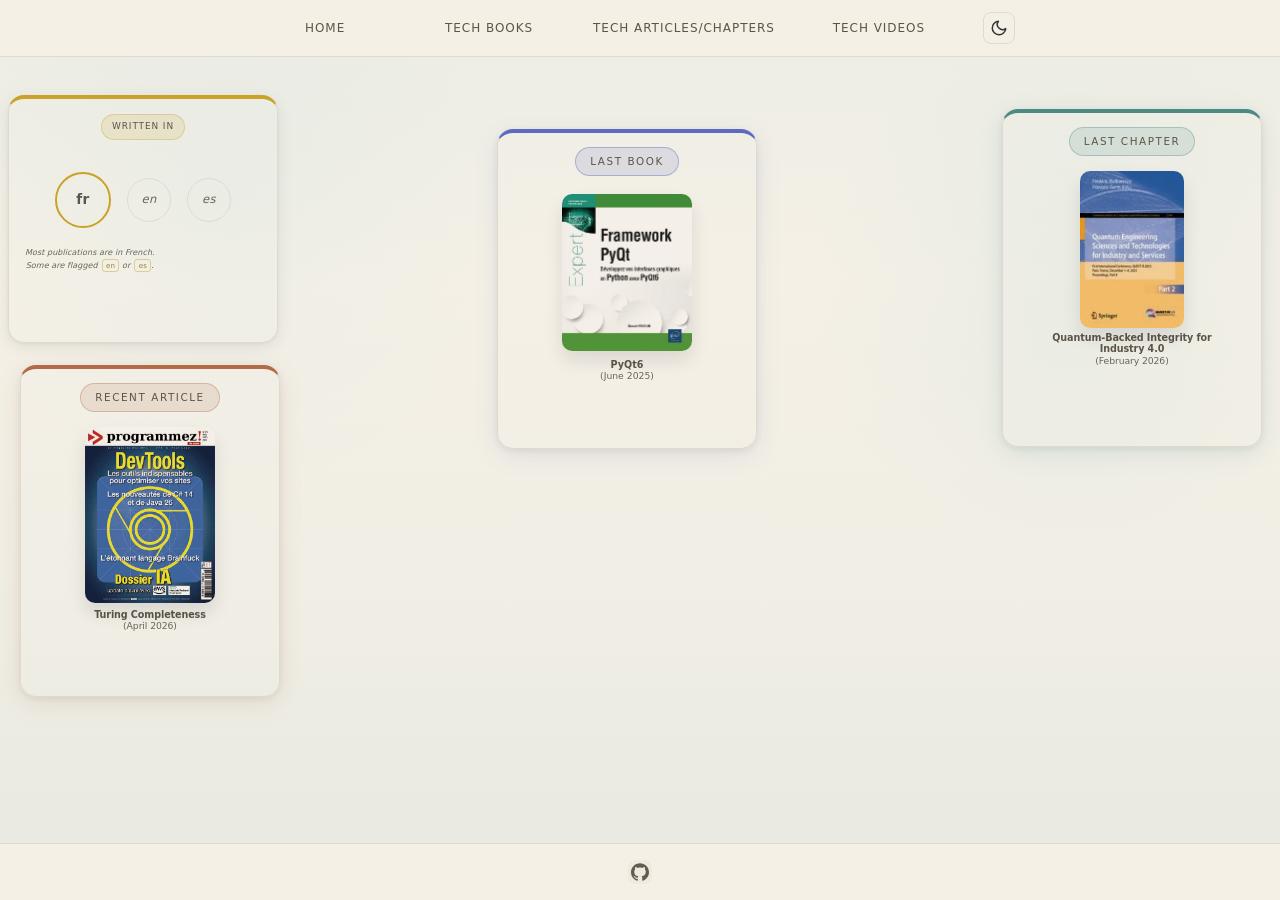
==== index.html @ ff42b5e0 "Retire la blennie sphinx de l'aquarium." ====
<!DOCTYPE html>
<html lang="en">
<head>
  <meta charset="UTF-8" />
  <meta name="viewport" content="width=device-width, initial-scale=1.0" />
  <meta name="description" content="Official website of Benoît Prieur, author of technical books, expert articles, and publications on digital technologies." />
  <title>Benoît Prieur – Tech Books, Articles &amp; Publications</title>
  <script async src="https://www.googletagmanager.com/gtag/js?id=G-Q8WHXGDDWG"></script>
  <script src="js/site-head.js?v=20260310a"></script>
  <link rel="stylesheet" href="css/style.css?v=20260926a" />
  <link rel="stylesheet" href="css/home.css?v=20261009d" />
</head>
<body class="page-home">
  <header>
    <div class="header-inner">
      <nav>
        <a href="index.html">Home</a>
        <a href="tech_books.html">Tech Books</a>
        <a href="tech_articles.html">Tech Articles/Chapters</a>
        <a href="tech_videos.html">Tech Videos</a>
      </nav>
      <div class="header-actions">
        <button type="button" id="theme-toggle" class="theme-toggle" aria-label="Toggle dark/light mode">
          <img id="theme-icon" src="images/ui/theme-moon.svg" alt="" width="18" height="18" aria-hidden="true">
        </button>
      </div>
    </div>
  </header>

  <main>
    <div class="main postit-container">
      <div class="postit language-note" id="postit-lang" data-postit="lang">
        <span class="tag">WRITTEN IN</span>
        <div class="language-codes">
          <span class="lang-code lang-code-primary"><abbr>fr</abbr></span>
          <span class="lang-code"><abbr>en</abbr></span>
          <span class="lang-code"><abbr>es</abbr></span>
        </div>
        <p class="lang-hint">Most publications are in French.<br>Some are flagged <span class="lang-tag">en</span> or <span class="lang-tag">es</span>.</p>
      </div>
      <div class="postit last-book" id="postit-book" data-postit="book">
        <span class="tag">LAST BOOK</span>
        <a href="tech_books.html#book-pyqt6" class="last-book-link">
          <img src="images/books/pyqt6.jpg" alt="PyQt6 book cover" class="index" width="130" height="195" loading="lazy" />
          <p class="caption"><span class="book-title">PyQt6</span><span class="last-book-date">(June 2025)</span></p>
        </a>
      </div>
      <div class="postit last-article" id="postit-article" data-postit="article">
        <span class="tag">RECENT ARTICLE</span>
        <a href="tech_articles.html#article-turing-brainfuck" class="last-article-link">
          <img src="images/articles-chapters/programmez-274.jpg" alt="Programmez! 274 cover" class="index" width="130" height="175" loading="lazy" />
          <p class="caption"><span class="book-title">Turing Completeness</span><span class="last-article-date">(April 2026)</span></p>
        </a>
      </div>
      <div class="postit last-chapter" id="postit-chapter" data-postit="chapter">
        <span class="tag">LAST CHAPTER</span>
        <a href="tech_articles.html#chapter-quantum-backed-integrity" class="last-chapter-link">
          <img src="images/articles-chapters/quantum-backed-integrity-industry4-0.jpg" alt="Quantum-backed integrity chapter cover" class="index" width="130" height="175" loading="lazy" />
          <p class="caption"><span class="book-title">Quantum-Backed Integrity for Industry 4.0</span><span class="last-chapter-date">(February 2026)</span></p>
        </a>
      </div>
      <div class="aquarium-bubble-column" aria-hidden="true">
        <span class="aquarium-column-bubble aquarium-column-bubble-a"></span>
        <span class="aquarium-column-bubble aquarium-column-bubble-b"></span>
        <span class="aquarium-column-bubble aquarium-column-bubble-c"></span>
        <span class="aquarium-column-bubble aquarium-column-bubble-d"></span>
        <span class="aquarium-column-bubble aquarium-column-bubble-e"></span>
        <span class="aquarium-column-bubble aquarium-column-bubble-f"></span>
        <span class="aquarium-column-bubble aquarium-column-bubble-g"></span>
        <span class="aquarium-column-bubble aquarium-column-bubble-h"></span>
      </div>
      <div class="aquarium-bubble-column aquarium-bubble-column-right" aria-hidden="true">
        <span class="aquarium-column-bubble aquarium-column-bubble-a"></span>
        <span class="aquarium-column-bubble aquarium-column-bubble-b"></span>
        <span class="aquarium-column-bubble aquarium-column-bubble-c"></span>
        <span class="aquarium-column-bubble aquarium-column-bubble-d"></span>
        <span class="aquarium-column-bubble aquarium-column-bubble-e"></span>
        <span class="aquarium-column-bubble aquarium-column-bubble-f"></span>
        <span class="aquarium-column-bubble aquarium-column-bubble-g"></span>
        <span class="aquarium-column-bubble aquarium-column-bubble-h"></span>
      </div>
      <div class="aquarium-bottomscape" aria-hidden="true">
        <div class="aquarium-pebble-field">
          <span class="aquarium-pebble aquarium-pebble-a"></span>
          <span class="aquarium-pebble aquarium-pebble-b"></span>
          <span class="aquarium-pebble aquarium-pebble-c"></span>
          <span class="aquarium-pebble aquarium-pebble-d"></span>
          <span class="aquarium-pebble aquarium-pebble-e"></span>
          <span class="aquarium-pebble aquarium-pebble-f"></span>
          <span class="aquarium-pebble aquarium-pebble-g"></span>
          <span class="aquarium-pebble aquarium-pebble-h"></span>
        </div>
        <a href="society.html" class="aquarium-society-sign" aria-label="Society">
          <span class="aquarium-society-board">
            <span class="aquarium-society-text" aria-hidden="true">society</span>
            <span class="aquarium-society-wear" aria-hidden="true"></span>
            <span class="aquarium-society-moss aquarium-society-moss-a" aria-hidden="true"></span>
            <span class="aquarium-society-moss aquarium-society-moss-b" aria-hidden="true"></span>
            <span class="aquarium-society-moss aquarium-society-moss-c" aria-hidden="true"></span>
            <span class="aquarium-society-moss aquarium-society-moss-d" aria-hidden="true"></span>
          </span>
        </a>
        <div class="aquarium-plant aquarium-plant-left">
          <span class="aquarium-plant-sand"></span>
          <span class="aquarium-plant-pebble aquarium-plant-pebble-a"></span>
          <span class="aquarium-plant-pebble aquarium-plant-pebble-b"></span>
          <span class="aquarium-plant-pebble aquarium-plant-pebble-c"></span>
          <span class="aquarium-plant-stem aquarium-plant-stem-a">
            <span class="aquarium-plant-leaf aquarium-plant-leaf-a1"></span>
            <span class="aquarium-plant-leaf aquarium-plant-leaf-a2"></span>
            <span class="aquarium-plant-leaf aquarium-plant-leaf-a3"></span>
            <span class="aquarium-plant-leaf aquarium-plant-leaf-a4"></span>
          </span>
          <span class="aquarium-plant-stem aquarium-plant-stem-b">
            <span class="aquarium-plant-leaf aquarium-plant-leaf-b1"></span>
            <span class="aquarium-plant-leaf aquarium-plant-leaf-b2"></span>
            <span class="aquarium-plant-leaf aquarium-plant-leaf-b3"></span>
            <span class="aquarium-plant-leaf aquarium-plant-leaf-b4"></span>
          </span>
          <span class="aquarium-plant-stem aquarium-plant-stem-c">
            <span class="aquarium-plant-leaf aquarium-plant-leaf-c1"></span>
            <span class="aquarium-plant-leaf aquarium-plant-leaf-c2"></span>
            <span class="aquarium-plant-leaf aquarium-plant-leaf-c3"></span>
            <span class="aquarium-plant-leaf aquarium-plant-leaf-c4"></span>
          </span>
          <span class="aquarium-plant-stem aquarium-plant-stem-d">
            <span class="aquarium-plant-leaf aquarium-plant-leaf-d1"></span>
            <span class="aquarium-plant-leaf aquarium-plant-leaf-d2"></span>
            <span class="aquarium-plant-leaf aquarium-plant-leaf-d3"></span>
          </span>
          <span class="aquarium-plant-stem aquarium-plant-stem-e">
            <span class="aquarium-plant-leaf aquarium-plant-leaf-e1"></span>
            <span class="aquarium-plant-leaf aquarium-plant-leaf-e2"></span>
            <span class="aquarium-plant-leaf aquarium-plant-leaf-e3"></span>
          </span>
          <span class="aquarium-plant-stem aquarium-plant-stem-f">
            <span class="aquarium-plant-leaf aquarium-plant-leaf-f1"></span>
            <span class="aquarium-plant-leaf aquarium-plant-leaf-f2"></span>
            <span class="aquarium-plant-leaf aquarium-plant-leaf-f3"></span>
          </span>
        </div>
        <div class="aquarium-plant aquarium-plant-mid">
          <span class="aquarium-plant-sand"></span>
          <span class="aquarium-plant-pebble aquarium-plant-pebble-a"></span>
          <span class="aquarium-plant-pebble aquarium-plant-pebble-b"></span>
          <span class="aquarium-plant-pebble aquarium-plant-pebble-c"></span>
          <span class="aquarium-plant-stem aquarium-plant-stem-a">
            <span class="aquarium-plant-leaf aquarium-plant-leaf-a1"></span>
            <span class="aquarium-plant-leaf aquarium-plant-leaf-a2"></span>
            <span class="aquarium-plant-leaf aquarium-plant-leaf-a3"></span>
            <span class="aquarium-plant-leaf aquarium-plant-leaf-a4"></span>
          </span>
          <span class="aquarium-plant-stem aquarium-plant-stem-b">
            <span class="aquarium-plant-leaf aquarium-plant-leaf-b1"></span>
            <span class="aquarium-plant-leaf aquarium-plant-leaf-b2"></span>
            <span class="aquarium-plant-leaf aquarium-plant-leaf-b3"></span>
            <span class="aquarium-plant-leaf aquarium-plant-leaf-b4"></span>
          </span>
          <span class="aquarium-plant-stem aquarium-plant-stem-c">
            <span class="aquarium-plant-leaf aquarium-plant-leaf-c1"></span>
            <span class="aquarium-plant-leaf aquarium-plant-leaf-c2"></span>
            <span class="aquarium-plant-leaf aquarium-plant-leaf-c3"></span>
            <span class="aquarium-plant-leaf aquarium-plant-leaf-c4"></span>
          </span>
          <span class="aquarium-plant-stem aquarium-plant-stem-d">
            <span class="aquarium-plant-leaf aquarium-plant-leaf-d1"></span>
            <span class="aquarium-plant-leaf aquarium-plant-leaf-d2"></span>
            <span class="aquarium-plant-leaf aquarium-plant-leaf-d3"></span>
          </span>
          <span class="aquarium-plant-stem aquarium-plant-stem-e">
            <span class="aquarium-plant-leaf aquarium-plant-leaf-e1"></span>
            <span class="aquarium-plant-leaf aquarium-plant-leaf-e2"></span>
            <span class="aquarium-plant-leaf aquarium-plant-leaf-e3"></span>
          </span>
          <span class="aquarium-plant-stem aquarium-plant-stem-f">
            <span class="aquarium-plant-leaf aquarium-plant-leaf-f1"></span>
            <span class="aquarium-plant-leaf aquarium-plant-leaf-f2"></span>
            <span class="aquarium-plant-leaf aquarium-plant-leaf-f3"></span>
          </span>
        </div>
        <div class="aquarium-plant aquarium-plant-right">
          <span class="aquarium-plant-sand"></span>
          <span class="aquarium-plant-pebble aquarium-plant-pebble-a"></span>
          <span class="aquarium-plant-pebble aquarium-plant-pebble-b"></span>
          <span class="aquarium-plant-pebble aquarium-plant-pebble-c"></span>
          <span class="aquarium-plant-stem aquarium-plant-stem-a">
            <span class="aquarium-plant-leaf aquarium-plant-leaf-a1"></span>
            <span class="aquarium-plant-leaf aquarium-plant-leaf-a2"></span>
            <span class="aquarium-plant-leaf aquarium-plant-leaf-a3"></span>
            <span class="aquarium-plant-leaf aquarium-plant-leaf-a4"></span>
          </span>
          <span class="aquarium-plant-stem aquarium-plant-stem-b">
            <span class="aquarium-plant-leaf aquarium-plant-leaf-b1"></span>
            <span class="aquarium-plant-leaf aquarium-plant-leaf-b2"></span>
            <span class="aquarium-plant-leaf aquarium-plant-leaf-b3"></span>
            <span class="aquarium-plant-leaf aquarium-plant-leaf-b4"></span>
          </span>
          <span class="aquarium-plant-stem aquarium-plant-stem-c">
            <span class="aquarium-plant-leaf aquarium-plant-leaf-c1"></span>
            <span class="aquarium-plant-leaf aquarium-plant-leaf-c2"></span>
            <span class="aquarium-plant-leaf aquarium-plant-leaf-c3"></span>
            <span class="aquarium-plant-leaf aquarium-plant-leaf-c4"></span>
          </span>
          <span class="aquarium-plant-stem aquarium-plant-stem-d">
            <span class="aquarium-plant-leaf aquarium-plant-leaf-d1"></span>
            <span class="aquarium-plant-leaf aquarium-plant-leaf-d2"></span>
            <span class="aquarium-plant-leaf aquarium-plant-leaf-d3"></span>
          </span>
          <span class="aquarium-plant-stem aquarium-plant-stem-e">
            <span class="aquarium-plant-leaf aquarium-plant-leaf-e1"></span>
            <span class="aquarium-plant-leaf aquarium-plant-leaf-e2"></span>
            <span class="aquarium-plant-leaf aquarium-plant-leaf-e3"></span>
          </span>
          <span class="aquarium-plant-stem aquarium-plant-stem-f">
            <span class="aquarium-plant-leaf aquarium-plant-leaf-f1"></span>
            <span class="aquarium-plant-leaf aquarium-plant-leaf-f2"></span>
            <span class="aquarium-plant-leaf aquarium-plant-leaf-f3"></span>
          </span>
        </div>
      </div>
      <div class="poste-direct" id="poste-direct" hidden>
        <div class="poste-direct-verre" id="poste-direct-verre"></div>
      </div>
      <div class="wrecked-pawn wrecked-pawn-hidden" id="wrecked-pawn" data-postit="pawn" aria-hidden="true">
        <div class="wrecked-pawn-motion">
          <span class="poste" aria-hidden="true">
            <span class="poste-poignee"></span>
            <span class="poste-caisse">
              <span class="poste-grille">
                <span></span><span></span><span></span><span></span>
                <span></span><span></span><span></span>
              </span>
              <span class="poste-cadran">
                <span class="poste-cadran-verre"></span>
                <span class="poste-cadran-graduation">
                  <span></span><span></span><span></span><span></span>
                  <span></span><span></span><span></span><span></span>
                </span>
                <span class="poste-cadran-bandes">
                  <span>GO</span><span>PO</span><span>OC</span>
                </span>
                <span class="poste-cadran-aiguille"></span>
                <span class="poste-cadran-oeil"></span>
              </span>
            </span>
            <span class="poste-pieds">
              <span></span><span></span>
            </span>
          </span>
          <button type="button" class="poste-bouton" id="poste-bouton"
                  aria-pressed="false" aria-controls="poste-direct"
                  aria-label="Switch the radio on">
            <span class="poste-bouton-cran" aria-hidden="true"></span>
            <span class="poste-bouton-repere" aria-hidden="true"></span>
          </button>
          <a class="poste-y" id="poste-y"
             href="https://medialoco.github.io/ventoux-watch/?play=1"
             target="_blank" rel="noopener"
             aria-label="Open the site with the live">Y</a>
          <span class="wrecked-pawn-impact" aria-hidden="true">
            <span class="wrecked-pawn-impact-sand"></span>
            <span class="wrecked-pawn-impact-froth"></span>
          </span>
          <span class="wrecked-pawn-grains" aria-hidden="true">
            <span class="wrecked-pawn-grain wrecked-pawn-grain-a"></span>
            <span class="wrecked-pawn-grain wrecked-pawn-grain-b"></span>
            <span class="wrecked-pawn-grain wrecked-pawn-grain-c"></span>
            <span class="wrecked-pawn-grain wrecked-pawn-grain-d"></span>
            <span class="wrecked-pawn-grain wrecked-pawn-grain-e"></span>
            <span class="wrecked-pawn-grain wrecked-pawn-grain-f"></span>
          </span>
          <span class="wrecked-pawn-bubbles" aria-hidden="true">
            <span class="wrecked-pawn-bubble wrecked-pawn-bubble-l1"></span>
            <span class="wrecked-pawn-bubble wrecked-pawn-bubble-l2"></span>
            <span class="wrecked-pawn-bubble wrecked-pawn-bubble-l3"></span>
            <span class="wrecked-pawn-bubble wrecked-pawn-bubble-r1"></span>
            <span class="wrecked-pawn-bubble wrecked-pawn-bubble-r2"></span>
            <span class="wrecked-pawn-bubble wrecked-pawn-bubble-r3"></span>
          </span>
        </div>
      </div>
      <div class="sismo-station" id="sismo-station">
        <div class="sismo-motion">
          <button type="button" class="sismo-bouton" id="sismo-bouton"
                  aria-pressed="false" aria-controls="poste-direct"
                  aria-label="Show Sismo-LA">
            <span class="sismo" aria-hidden="true">
              <span class="sismo-ecran">
                <svg class="sismo-trace" viewBox="0 0 180 32" preserveAspectRatio="none">
                  <polyline points="0,16 12,16 18,5 24,27 30,16 48,16 54,8 60,24 66,16 90,16 102,16 108,5 114,27 120,16 138,16 144,8 150,24 156,16 180,16" fill="none" stroke="currentColor" stroke-width="2.4" stroke-linejoin="round" stroke-linecap="round"/>
                </svg>
                <span class="sismo-stylet"></span>
              </span>
              <span class="sismo-bas">
                <span class="sismo-capteur"><span></span></span>
                <span class="sismo-nom">SISMO-LA</span>
                <span class="sismo-oeil"></span>
              </span>
            </span>
          </button>
          <span class="wrecked-pawn-impact" aria-hidden="true">
            <span class="wrecked-pawn-impact-sand"></span>
            <span class="wrecked-pawn-impact-froth"></span>
          </span>
          <span class="wrecked-pawn-grains" aria-hidden="true">
            <span class="wrecked-pawn-grain wrecked-pawn-grain-a"></span>
            <span class="wrecked-pawn-grain wrecked-pawn-grain-b"></span>
            <span class="wrecked-pawn-grain wrecked-pawn-grain-c"></span>
            <span class="wrecked-pawn-grain wrecked-pawn-grain-d"></span>
            <span class="wrecked-pawn-grain wrecked-pawn-grain-e"></span>
            <span class="wrecked-pawn-grain wrecked-pawn-grain-f"></span>
          </span>
        </div>
      </div>
      <div class="carte-vaucluse carte-vaucluse-hidden" id="carte-vaucluse">
        <div class="carte-vaucluse-motion">
          <button type="button" class="carte-vaucluse-bouton" id="carte-vaucluse-bouton"
                  aria-pressed="false" aria-controls="poste-direct"
                  aria-label="Show the Vaucluse roads">
            <span class="borne" aria-hidden="true">
              <span class="borne-ecran">
                <svg class="borne-route" viewBox="0 0 320 40" preserveAspectRatio="none">
                  <path class="borne-bord" d="M0 22 C40 6 80 38 160 22 C200 6 240 38 320 22"/>
                  <path class="borne-bande" d="M0 22 C40 6 80 38 160 22 C200 6 240 38 320 22"/>
                  <path class="borne-axe" d="M0 22 C40 6 80 38 160 22 C200 6 240 38 320 22"/>
                </svg>
                <span class="borne-plaque">84</span>
              </span>
              <span class="borne-bas">
                <span class="borne-jalon"><span></span></span>
                <span class="borne-nom">VAUCLUSE</span>
                <span class="borne-oeil"></span>
              </span>
            </span>
          </button>
          <span class="wrecked-pawn-impact" aria-hidden="true">
            <span class="wrecked-pawn-impact-sand"></span>
            <span class="wrecked-pawn-impact-froth"></span>
          </span>
          <span class="wrecked-pawn-grains" aria-hidden="true">
            <span class="wrecked-pawn-grain wrecked-pawn-grain-a"></span>
            <span class="wrecked-pawn-grain wrecked-pawn-grain-b"></span>
            <span class="wrecked-pawn-grain wrecked-pawn-grain-c"></span>
            <span class="wrecked-pawn-grain wrecked-pawn-grain-d"></span>
            <span class="wrecked-pawn-grain wrecked-pawn-grain-e"></span>
            <span class="wrecked-pawn-grain wrecked-pawn-grain-f"></span>
          </span>
        </div>
      </div>
      <div class="aquarium-front-frame" aria-hidden="true"></div>
      <div class="aquarium-bloom aquarium-bloom-hidden" id="aquarium-plume" aria-hidden="true">
        <div class="aquarium-bloom-motion">
          <canvas class="aquarium-bloom-canvas" width="104" height="248" aria-hidden="true"></canvas>
          <a class="aquarium-bloom-credit" href="https://x.com/yuruyurau/status/2103900438961778890" target="_blank" rel="noopener">tweet</a>
        </div>
      </div>
      <div class="swim-fish swim-fish-hidden" id="swim-fish" data-postit="fish" aria-hidden="true">
        <div class="swim-fish-visual">
          <div class="swim-fish-motion">
            <span class="swim-fish-svg" aria-hidden="true"></span>
            <span class="swim-fish-propeller" aria-hidden="true"><span class="swim-fish-propeller-blades"></span></span>
            <span class="swim-fish-bubble swim-fish-bubble-a"></span>
            <span class="swim-fish-bubble swim-fish-bubble-b"></span>
            <span class="swim-fish-bubble swim-fish-bubble-c"></span>
          </div>
        </div>
      </div>
      <div class="clown-fish clown-fish-hidden" id="clown-fish" data-postit="clown" aria-hidden="true">
        <div class="clown-fish-visual">
          <div class="clown-fish-motion">
            <span class="clown-fish-shadow" aria-hidden="true"></span>
            <span class="clown-fish-swimmer" aria-hidden="true">
              <span class="clown-fish-illustration">
                <span class="clown-fish-tail"></span>
                <span class="clown-fish-body">
                  <span class="clown-fish-fin clown-fish-fin-top"></span>
                  <span class="clown-fish-fin clown-fish-fin-side"></span>
                  <span class="clown-fish-fin clown-fish-fin-bottom"></span>
                  <span class="clown-fish-stripe clown-fish-stripe-head"></span>
                  <span class="clown-fish-stripe clown-fish-stripe-mid"></span>
                  <span class="clown-fish-stripe clown-fish-stripe-tail"></span>
                  <span class="clown-fish-eye"></span>
                  <span class="clown-fish-mouth"></span>
                </span>
              </span>
              <span class="clown-fish-bubble clown-fish-bubble-a"></span>
              <span class="clown-fish-bubble clown-fish-bubble-b"></span>
            </span>
          </div>
        </div>
      </div>
      <div class="clown-fish clown-fish-violet clown-fish-hidden" id="violet-fish" data-postit="violet" aria-hidden="true">
        <div class="clown-fish-visual">
          <div class="clown-fish-motion">
            <span class="clown-fish-shadow" aria-hidden="true"></span>
            <span class="clown-fish-swimmer" aria-hidden="true">
              <span class="clown-fish-illustration">
                <span class="clown-fish-tail"></span>
                <span class="clown-fish-body">
                  <span class="clown-fish-fin clown-fish-fin-top"></span>
                  <span class="clown-fish-fin clown-fish-fin-side"></span>
                  <span class="clown-fish-fin clown-fish-fin-bottom"></span>
                  <span class="clown-fish-stripe clown-fish-stripe-head"></span>
                  <span class="clown-fish-stripe clown-fish-stripe-mid"></span>
                  <span class="clown-fish-stripe clown-fish-stripe-tail"></span>
                  <span class="clown-fish-eye"></span>
                  <span class="clown-fish-mouth"></span>
                </span>
              </span>
              <span class="clown-fish-bubble clown-fish-bubble-a"></span>
              <span class="clown-fish-bubble clown-fish-bubble-b"></span>
            </span>
          </div>
        </div>
      </div>
      <div class="clown-fish clown-fish-green clown-fish-small clown-fish-hidden" id="green-fish" data-postit="green" aria-hidden="true">
        <div class="clown-fish-visual">
          <div class="clown-fish-motion">
            <span class="clown-fish-shadow" aria-hidden="true"></span>
            <span class="clown-fish-swimmer" aria-hidden="true">
              <span class="clown-fish-illustration">
                <span class="clown-fish-tail"></span>
                <span class="clown-fish-body">
                  <span class="clown-fish-fin clown-fish-fin-top"></span>
                  <span class="clown-fish-fin clown-fish-fin-side"></span>
                  <span class="clown-fish-fin clown-fish-fin-bottom"></span>
                  <span class="clown-fish-stripe clown-fish-stripe-head"></span>
                  <span class="clown-fish-stripe clown-fish-stripe-mid"></span>
                  <span class="clown-fish-stripe clown-fish-stripe-tail"></span>
                  <span class="clown-fish-eye"></span>
                  <span class="clown-fish-mouth"></span>
                </span>
              </span>
              <span class="clown-fish-bubble clown-fish-bubble-a"></span>
              <span class="clown-fish-bubble clown-fish-bubble-b"></span>
            </span>
          </div>
        </div>
      </div>
    </div>
  </main>

  <footer>
    <a href="https://github.com/thepriben" target="_blank" rel="noopener" class="footer-brand footer-github" aria-label="GitHub">
      <svg class="footer-github-icon" viewBox="0 0 24 24" aria-hidden="true" focusable="false">
        <path d="M12 0.296c-6.627 0-12 5.373-12 12c0 5.304 3.438 9.8 8.206 11.386c0.6 0.111 0.82-0.261 0.82-0.577c0-0.285-0.01-1.04-0.016-2.04c-3.339 0.726-4.043-1.61-4.043-1.61c-0.546-1.385-1.332-1.756-1.332-1.756c-1.09-0.745 0.082-0.729 0.082-0.729c1.205 0.084 1.84 1.237 1.84 1.237c1.069 1.834 2.807 1.304 3.492 0.997c0.108-0.775 0.418-1.305 0.762-1.604c-2.665-0.303-5.466-1.334-5.466-5.93c0-1.311 0.47-2.381 1.236-3.221c-0.124-0.303-0.536-1.524 0.117-3.176c0 0 1.008-0.322 3.3 1.23c0.958-0.266 1.984-0.399 3.004-0.404c1.02 0.005 2.046 0.138 3.006 0.404c2.29-1.552 3.297-1.23 3.297-1.23c0.655 1.653 0.243 2.874 0.119 3.176c0.77 0.84 1.235 1.91 1.235 3.22c0 4.609-2.804 5.624-5.476 5.921c0.43 0.37 0.814 1.102 0.814 2.222c0 1.606-0.014 2.898-0.014 3.293c0 0.319 0.216 0.694 0.825 0.576c4.765-1.589 8.2-6.084 8.2-11.386c0-6.627-5.373-12-12-12z" />
      </svg>
    </a>
  </footer>
  <script src="js/theme.js?v=20261004e" defer></script>
  <script src="js/home-aquarium.js?v=20261009d"></script>
</body>
</html>
---- css/style.css ----
/* Theme variables (light = default) */
:root,
[data-theme="light"] {
  --bg: #f5f0e6;
  --bg-soft: #f0ebe0;
  --bg-soft-start: #eae5da;
  --text: #5c5548;
  --text-muted: #6b6358;
  --text-muted-alt: #5a5348;
  --border: #e0d9ce;
  --border-dotted: rgba(92, 85, 72, 0.25);
  --scrollbar: #d4cfc4;
  --scrollbar-hover: #a39d90;
  --shadow: rgba(0, 0, 0, 0.06);
  --shadow-soft: rgba(15, 23, 42, 0.05);
  --shadow-card: rgba(15, 23, 42, 0.1);
  --footer-brand-bg: rgba(107, 99, 88, 0.04);
  --footer-brand-bg-hover: rgba(107, 99, 88, 0.07);
  --footer-brand-text: #635b50;
  --footer-brand-focus: rgba(107, 99, 88, 0.34);
}

[data-theme="dark"] {
  --bg: #1a1a1a;
  --bg-soft: #252525;
  --bg-soft-start: #1f1f1f;
  --text: #d1d5db;
  --text-muted: #9ca3af;
  --text-muted-alt: #b1b5bb;
  --border: #374151;
  --border-dotted: rgba(209, 213, 219, 0.25);
  --scrollbar: #4b5563;
  --scrollbar-hover: #6b7280;
  --shadow: rgba(0, 0, 0, 0.3);
  --shadow-soft: rgba(0, 0, 0, 0.2);
  --shadow-card: rgba(0, 0, 0, 0.35);
  --footer-brand-bg: rgba(156, 163, 175, 0.06);
  --footer-brand-bg-hover: rgba(156, 163, 175, 0.1);
  --footer-brand-text: #c8cdd4;
  --footer-brand-focus: rgba(209, 213, 219, 0.42);
}

html {
  overflow: hidden;
  height: 100%;
}

body {
  margin: 0;
  font-family:
    system-ui,
    -apple-system,
    BlinkMacSystemFont,
    "SF Pro Text",
    "Segoe UI",
    sans-serif;
  background: var(--bg);
  color: var(--text);
  line-height: 1.7;
  font-size: 16px;
  height: 100%;
  display: flex;
  flex-direction: column;
  overflow: hidden;
}

main {
  flex: 1;
  overflow-x: hidden;
  overflow-y: auto;
  scrollbar-width: thin;
  scrollbar-color: var(--scrollbar) transparent;
  scroll-behavior: smooth;
}

main::-webkit-scrollbar {
  width: 6px;
}

main::-webkit-scrollbar-track {
  background: transparent;
}

main::-webkit-scrollbar-thumb {
  background-color: var(--scrollbar);
  border-radius: 3px;
}

main::-webkit-scrollbar-thumb:hover {
  background-color: var(--scrollbar-hover);
}

button,
input,
select,
textarea {
  font: inherit;
}

small {
  font-family: inherit;
}

header {
  border-bottom: 1px solid var(--border);
  background: var(--bg);
}

nav {
  display: flex;
  flex-wrap: wrap;
  justify-content: center;
  gap: 2.75rem;
  text-align: center;
}

nav a {
  flex: 1 1 auto;
  min-width: 120px;
  text-decoration: none;
  color: var(--text);
  font-family: inherit;
  font-size: 0.75rem;
  text-transform: uppercase;
  letter-spacing: 0.08em;
  text-align: center;
}

nav a:hover {
  text-decoration: underline;
}

.experience-box {
  background-color: var(--bg);
  padding: 16px;
  margin: 40px auto;
  width: min(1008px, calc(100% - 32px));
  border-radius: 12px;
  box-shadow: 0 1px 3px var(--shadow);
}

.books-section {
  font-size: 0.7rem;
  line-height: 1.55;
}

table.books-section {
  width: 100%;
  border-collapse: collapse;
  table-layout: fixed;
}

table.books-section tr {
  border-bottom: 1px dotted var(--border-dotted);
}

table.books-section tr:last-child {
  border-bottom: none;
}

table.books-section td {
  padding: 12px 4px;
  vertical-align: top;
  text-align: left;
  word-break: break-word;
}

table.books-section td.info-cell {
  width: 72%;
}

table.books-section td.cover-cell {
  width: 28%;
  text-align: right;
}

table.books-section td.cover-placeholder {
  min-height: 1px;
}

/* Articles: utiliser toute la largeur et masquer la colonne jaquette */
body.page-articles .experience-box {
  width: min(1155px, calc(100% - 8px));
  margin: 16px auto;
  padding: 12px;
}

body.page-articles table.books-section {
  table-layout: auto;
}

body.page-articles table.books-section td.info-cell {
  width: 100%;
}

body.page-articles table.books-section td.cover-cell {
  display: none;
}

.books-section h2,
table.books-section td > i:first-of-type {
  display: inline-block;
  font-size: 0.7rem;
  font-weight: 600;
  letter-spacing: 0.01em;
  border-left: 2px solid var(--text-muted);
  padding-left: 6px;
  color: var(--text-muted-alt);
}

.books-section h2 {
  margin: 12px 0 4px;
  scroll-margin-top: 3rem;
}

table.books-section td > i:first-of-type {
  margin-bottom: 0.35rem;
}

.books-section ul {
  margin: 0.25rem 0 0 1rem;
  padding: 0;
}

.books-section li {
  padding-left: 0.5rem;
  margin-bottom: 0.15rem;
}

.books-section img {
  width: 100%;
  max-width: 140px;
  height: auto;
  border-radius: 5px;
  display: block;
  margin-left: auto;
  filter: brightness(0.92) sepia(0.12);
}

.books-section sup a {
  color: var(--text-muted);
  text-decoration: none;
}

.footnote {
  margin-top: 12px;
  font-size: 0.75rem;
  color: var(--text);
}

/* Section navigation */
.section-nav {
  width: min(1155px, calc(100% - 8px));
  margin: 0.2rem auto 0;
  padding: 0.4rem 0 0.25rem 0;
  display: flex;
  flex-wrap: wrap;
  justify-content: center;
  align-items: center;
  font-size: 0.66rem;
  font-weight: 500;
  text-transform: uppercase;
  letter-spacing: 0.08em;
  row-gap: 0.18rem;
  color: var(--text-muted-alt);
  position: sticky;
  top: 0;
  z-index: 10;
  background: var(--bg);
  border-bottom: 1px solid var(--border);
}

.section-nav a {
  display: inline-block;
  color: inherit;
  text-decoration: none;
  white-space: nowrap;
  opacity: 0.88;
}

.section-nav a:hover {
  color: var(--text);
  text-decoration: underline;
  opacity: 1;
}

.section-nav-sep {
  opacity: 0.45;
  user-select: none;
}

.section-nav-toggle {
  display: inline-block;
  margin: 0;
  padding: 0;
  border: 0;
  background: none;
  font: inherit;
  letter-spacing: inherit;
  text-transform: inherit;
  color: inherit;
  cursor: pointer;
  white-space: nowrap;
  opacity: 0.88;
}

.section-nav-toggle:hover,
.section-nav-toggle:focus-visible {
  color: var(--text);
  text-decoration: underline;
  opacity: 1;
  outline: none;
}

.section-nav-toggle[aria-pressed="true"] {
  color: var(--text);
  opacity: 1;
}

body.articles-by-year .section-nav a[href^="#"],
body.articles-by-year .section-nav-sep {
  display: none;
}

.articles-year-heading {
  margin-top: 0.8rem;
}

.articles-chronology-cell .articles-year-heading:first-child {
  margin-top: 0;
}

.lang-tag {
  display: inline-block;
  padding: 0.1em 0.45em;
  margin-left: 0.2em;
  border-radius: 3px;
  border: 1px solid rgba(201, 162, 39, 0.45);
  font-style: normal;
  font-weight: 500;
  font-size: 0.88em;
  line-height: 1.4;
  letter-spacing: 0.04em;
  color: #9a8230;
  vertical-align: baseline;
}

[data-theme="dark"] .lang-tag {
  border-color: rgba(212, 168, 75, 0.45);
  color: #c9a855;
}

.drapeau-france {
  display: inline-block;
  width: 15px;
  height: 10px;
  background: linear-gradient(
    to right,
    blue 33.33%,
    white 33.33%,
    white 66.66%,
    red 66.66%
  );
  border: 0;
  vertical-align: middle;
  margin-left: 4px;
  margin-bottom: 4px;
}

.flag-keep {
  white-space: nowrap;
}

.drapeau-espagne {
  display: inline-block;
  width: 15px;
  height: 10px;
  background: linear-gradient(
    to bottom,
    #AA151B 0%,
    #AA151B 30%,
    #F1BF00 30%,
    #F1BF00 70%,
    #AA151B 70%,
    #AA151B 100%
  );
  border: 0;
  vertical-align: middle;
  margin-left: 4px;
  margin-bottom: 4px;
}

.drapeau-royaume-uni {
  display: inline-block;
  width: 15px;
  height: 10px;
  background:
    linear-gradient(
      to right,
      transparent 43%,
      #C8102E 43%,
      #C8102E 57%,
      transparent 57%
    ),
    linear-gradient(
      to bottom,
      transparent 43%,
      #C8102E 43%,
      #C8102E 57%,
      transparent 57%
    ),
    linear-gradient(
      to right,
      transparent 36%,
      #FFFFFF 36%,
      #FFFFFF 64%,
      transparent 64%
    ),
    linear-gradient(
      to bottom,
      transparent 36%,
      #FFFFFF 36%,
      #FFFFFF 64%,
      transparent 64%
    ),
    linear-gradient(
      45deg,
      transparent 45%,
      #C8102E 45%,
      #C8102E 55%,
      transparent 55%
    ),
    linear-gradient(
      -45deg,
      transparent 45%,
      #C8102E 45%,
      #C8102E 55%,
      transparent 55%
    ),
    linear-gradient(
      45deg,
      transparent 38%,
      #FFFFFF 38%,
      #FFFFFF 62%,
      transparent 62%
    ),
    linear-gradient(
      -45deg,
      transparent 38%,
      #FFFFFF 38%,
      #FFFFFF 62%,
      transparent 62%
    ),
    #012169;
  background-repeat: no-repeat;
  border: 0;
  vertical-align: middle;
  margin-left: 4px;
  margin-bottom: 4px;
}

.tag {
  display: inline-block;
  padding: 2px 8px;
  border-radius: 999px;
  font-size: 0.75rem;
  color: white;
  background: var(--text);
}

.tag-radio {
  background: transparent;
  color: var(--text-muted);
  border: 1px solid var(--border);
  font-size: 0.4rem;
  padding: 0 2px;
  letter-spacing: 0.02em;
}

a {
  color: var(--text);
  text-decoration: none;
}

a:hover {
  text-decoration: underline;
}

h1,
h2,
h3 {
  font-family: inherit;
  color: var(--text);
  font-weight: 700;
  line-height: 1.3;
}

.main {
  max-width: 800px;
  margin: 3rem auto;
  padding: 0 1rem;
  text-align: center;
}

/* Footer */
footer {
  flex-shrink: 0;
  padding: 1rem;
  border-top: 1px solid var(--border);
  background: var(--bg);
  display: flex;
  justify-content: center;
  align-items: center;
  gap: 1rem;
}

.footer-brand {
  display: inline-flex;
  align-items: center;
  justify-content: center;
  min-width: 24px;
  height: 24px;
  padding: 0 0.3rem;
  border-radius: 7px;
  background: var(--footer-brand-bg);
  color: inherit;
  text-decoration: none;
  transition: background 0.2s ease, border-color 0.2s ease, color 0.2s ease, transform 0.2s ease;
}

.footer-brand-mark {
  display: inline-flex;
  align-items: baseline;
  justify-content: center;
  gap: 0.04em;
  font-size: 0.9rem;
  line-height: 1;
  font-weight: 700;
  color: var(--footer-brand-text);
  transform: translateY(-0.5px);
}

.footer-linkedin {
  width: 24px;
  min-width: 24px;
  padding: 0;
}

.footer-github {
  width: 24px;
  min-width: 24px;
  padding: 0;
}

.footer-github-icon {
  display: block;
  width: 18px;
  height: 18px;
  color: var(--footer-brand-text);
  shape-rendering: geometricPrecision;
}

.footer-github-icon path {
  fill: currentColor;
}

.footer-linkedin-mark {
  letter-spacing: -0.01em;
}

.footer-orcid-mark {
  position: relative;
  min-width: 16px;
  justify-content: center;
  align-items: baseline;
  gap: 0.01em;
  letter-spacing: -0.01em;
}

.footer-orcid-mark > span {
  display: block;
  line-height: 1;
}

.footer-orcid-mark > span:last-child {
  font-size: 0.76em;
  margin-left: -0.01em;
  transform: translateY(0.02em);
}

.footer-society-mark {
  position: relative;
  min-width: 14px;
  justify-content: center;
  align-items: baseline;
  gap: 0;
  letter-spacing: -0.02em;
  font-family: Georgia, "Times New Roman", Times, serif;
  font-style: italic;
  font-size: 0.68rem;
  font-weight: 500;
  opacity: 0.82;
  transform: translateY(1px);
}

.footer-society-mark > span {
  display: block;
  line-height: 1;
}

.footer-society-mark > span:last-child {
  font-size: 0.72em;
  margin-left: -0.02em;
  transform: translateY(0.01em);
}

.footer-society.footer-brand:hover .footer-society-mark {
  opacity: 0.92;
}

.footer-brand:hover {
  background: var(--footer-brand-bg-hover);
}

.footer-brand:focus {
  outline: 2px solid var(--footer-brand-focus);
  outline-offset: 2px;
}

/* Theme toggle button */
.theme-toggle {
  display: inline-flex;
  align-items: center;
  justify-content: center;
  width: 32px;
  height: 32px;
  padding: 0;
  margin-left: 0.5rem;
  border: 1px solid var(--border);
  border-radius: 8px;
  background: var(--bg);
  color: var(--text);
  cursor: pointer;
  font-size: 1rem;
  transition: background 0.2s, border-color 0.2s;
  flex-shrink: 0;
  position: relative;
  z-index: 10;
}

.theme-toggle:hover {
  background: var(--bg-soft);
}

.theme-toggle:focus {
  outline: 2px solid var(--text-muted);
  outline-offset: 2px;
}

.theme-toggle img {
  width: 18px;
  height: 18px;
  display: block;
  pointer-events: none;
}

[data-theme="dark"] #theme-icon {
  filter: invert(1);
}

.header-actions {
  display: inline-flex;
  align-items: center;
  gap: 0.5rem;
  flex-shrink: 0;
}

.header-actions .theme-toggle {
  margin-left: 0;
}

.submarine-toggle {
  display: inline-flex;
  align-items: center;
  justify-content: center;
  align-self: center;
  width: 32px;
  min-width: 32px;
  padding: 0;
  line-height: 0;
}

.submarine-toggle-icon {
  width: 18px;
  height: 18px;
  display: block;
  flex: 0 0 auto;
  transform: translateY(1px);
  opacity: 0.96;
  filter: none;
}

.submarine-toggle.is-active {
  background: linear-gradient(180deg, #f6d45f 0%, #e4b549 100%);
  border-color: #b57a22;
  color: #5a3a12;
  box-shadow: 0 4px 10px rgba(181,122,34,0.18);
}

.submarine-toggle.is-active .submarine-toggle-icon {
  opacity: 1;
}

[data-theme="dark"] .submarine-toggle.is-active {
  background: linear-gradient(180deg, #f6d45f 0%, #d9a63a 100%);
  border-color: #c8902e;
  color: #4e3312;
}

header .header-inner {
  display: flex;
  flex-wrap: wrap;
  align-items: center;
  justify-content: center;
  gap: 2.75rem;
  padding: 0.75rem 1rem;
}

header nav {
  padding: 0;
}

/* Responsive */
@media (max-width: 768px) {
  nav a {
    min-width: 80px;
    font-size: 0.7rem;
  }

  header .header-inner {
    gap: 1rem;
    padding: 0.5rem 0.75rem;
  }

  .header-actions {
    gap: 0.4rem;
  }

  .submarine-toggle {
    width: 32px;
    min-width: 32px;
  }

  .main {
    padding: 0 0.75rem;
    margin: 1.5rem auto;
  }

  .main.postit-container {
    width: calc(100vw - 8px);
    min-height: calc(100vh - 116px);
    padding: 0 4px;
  }

  .experience-box {
    margin: 20px auto;
    padding: 12px;
    width: min(1008px, calc(100% - 24px));
  }

  .postit-container {
    min-height: 100%;
  }

  .postit {
    width: 240px;
    height: 220px;
  }

  .swim-fish {
    width: 104px;
    height: 62px;
  }

  .postit.language-note {
    width: 250px;
    height: 236px;
  }

  .postit.last-book {
    width: 240px;
    height: 300px;
  }
}

@media (max-width: 480px) {
  nav {
    gap: 1rem;
  }

  nav a {
    min-width: 70px;
  }

  .header-actions {
    width: 100%;
    justify-content: center;
  }

  .postit {
    width: 220px;
    height: 200px;
  }

  .main.postit-container {
    width: calc(100vw - 4px);
    min-height: calc(100vh - 110px);
    padding: 0 2px;
  }

  .swim-fish {
    width: 90px;
    height: 54px;
  }

  .postit.language-note {
    width: 224px;
    height: 224px;
  }

  .postit.last-book {
    width: 220px;
    height: 280px;
  }
}

/* Accessibility: focus visible */
a:focus-visible,
button:focus-visible {
  outline: 2px solid var(--text-muted);
  outline-offset: 2px;
}

@media (prefers-reduced-motion: reduce) {
  .swim-fish-motion,
  .swim-fish-svg,
  .swim-fish-bubble {
    animation: none;
  }
}
---- css/home.css ----
@keyframes postit-float-a {
  0%, 100% { transform: translate(0, 0); }
  25% { transform: translate(8px, -18px); }
  50% { transform: translate(-6px, -8px); }
  75% { transform: translate(-4px, -22px); }
}

@keyframes postit-float-b {
  0%, 100% { transform: translate(0, 0); }
  33% { transform: translate(-10px, -12px); }
  66% { transform: translate(6px, -20px); }
}

@keyframes postit-float-c {
  0%, 100% { transform: translate(0, 0); }
  25% { transform: translate(-8px, -14px); }
  50% { transform: translate(10px, -6px); }
  75% { transform: translate(4px, -24px); }
}

@keyframes aquarium-bubbles {
  0% {
    background-position:
      18% calc(100% + 10px),
      21% calc(100% + 36px),
      24% calc(100% + 62px),
      20% calc(100% + 18px),
      0 0,
      0 0;
  }
  50% {
    background-position:
      calc(18% + 4px) 52%,
      calc(21% - 3px) 44%,
      calc(24% + 5px) 60%,
      calc(20% - 4px) 34%,
      0 0,
      0 0;
  }
  100% {
    background-position:
      calc(18% + 8px) -28px,
      calc(21% - 6px) -42px,
      calc(24% + 8px) -18px,
      calc(20% - 8px) -34px,
      0 0,
      0 0;
  }
}

@keyframes aquarium-column-rise-a {
  0% { bottom: 2px; transform: translate3d(0, 0, 0) scale(0.72); opacity: 0; }
  12% { opacity: 0.62; }
  100% { bottom: calc(100% - 12px); transform: translate3d(10px, 0, 0) scale(1.18); opacity: 0; }
}

@keyframes aquarium-column-rise-b {
  0% { bottom: 0; transform: translate3d(0, 0, 0) scale(0.66); opacity: 0; }
  14% { opacity: 0.54; }
  100% { bottom: calc(100% - 10px); transform: translate3d(-8px, 0, 0) scale(1.08); opacity: 0; }
}

@keyframes aquarium-column-rise-c {
  0% { bottom: 4px; transform: translate3d(0, 0, 0) scale(0.76); opacity: 0; }
  10% { opacity: 0.48; }
  100% { bottom: calc(100% - 16px); transform: translate3d(12px, 0, 0) scale(1.22); opacity: 0; }
}

@keyframes aquarium-column-rise-d {
  0% { bottom: 1px; transform: translate3d(0, 0, 0) scale(0.7); opacity: 0; }
  11% { opacity: 0.52; }
  100% { bottom: calc(100% - 11px); transform: translate3d(-10px, 0, 0) scale(1.12); opacity: 0; }
}

@keyframes aquarium-column-rise-e {
  0% { bottom: 3px; transform: translate3d(0, 0, 0) scale(0.62); opacity: 0; }
  16% { opacity: 0.42; }
  100% { bottom: calc(100% - 9px); transform: translate3d(6px, 0, 0) scale(0.98); opacity: 0; }
}

@keyframes aquarium-column-rise-f {
  0% { bottom: -1px; transform: translate3d(0, 0, 0) scale(0.74); opacity: 0; }
  13% { opacity: 0.58; }
  100% { bottom: calc(100% - 13px); transform: translate3d(-6px, 0, 0) scale(1.14); opacity: 0; }
}

@keyframes aquarium-column-rise-g {
  0% { bottom: 2px; transform: translate3d(0, 0, 0) scale(0.64); opacity: 0; }
  15% { opacity: 0.46; }
  100% { bottom: calc(100% - 10px); transform: translate3d(9px, 0, 0) scale(1.02); opacity: 0; }
}

@keyframes aquarium-column-rise-h {
  0% { bottom: 0; transform: translate3d(0, 0, 0) scale(0.8); opacity: 0; }
  12% { opacity: 0.64; }
  100% { bottom: calc(100% - 15px); transform: translate3d(-12px, 0, 0) scale(1.2); opacity: 0; }
}

.postit-container .postit {
  --drag-water-x: 0px;
  --drag-water-y: 0px;
  --drag-water-tilt: 0deg;
  animation: none;
}

.postit-container .postit.postit-dragging,
.postit-container .postit.postit-water-settling {
  animation: none;
  transform: translate(var(--drag-water-x), var(--drag-water-y)) rotate(var(--drag-water-tilt));
}

.postit-container.aquarium-active .postit.language-note {
  animation: postit-float-a 9s ease-in-out infinite;
  animation-delay: 0s;
}

.postit-container.aquarium-active .postit.last-book {
  animation: postit-float-b 11s ease-in-out infinite;
  animation-delay: 1s;
}

.postit-container.aquarium-active .postit.last-article {
  animation: postit-float-c 10.5s ease-in-out infinite;
  animation-delay: 1.8s;
}

.postit-container.aquarium-active .postit.last-chapter {
  animation: postit-float-b 10.8s ease-in-out infinite;
  animation-delay: 2.4s;
}

.main.postit-container {
  width: calc(100vw - 12px);
  max-width: none;
  min-height: calc(100vh - 122px);
  margin: 0 auto;
  padding: 0 6px;
  box-sizing: border-box;
}

body.page-home main {
  min-height: 0;
  overflow: hidden;
}

body.page-home .main.postit-container,
body.page-home .postit-container {
  height: 100%;
  min-height: 0;
}

body.page-home .main.postit-container {
  width: 100vw;
  margin: 0;
  padding: 0;
}

.postit-container {
  position: relative;
  min-height: 100%;
  overflow: visible;
  border-radius: 18px;
  isolation: isolate;
}

.postit-container::before {
  content: "";
  position: absolute;
  inset: 0;
  z-index: 0;
  pointer-events: none;
  background:
    radial-gradient(circle at 18% 18%, rgba(146,210,223,0.08), transparent 24%),
    radial-gradient(circle at 84% 30%, rgba(107,189,205,0.08), transparent 22%),
    linear-gradient(180deg, rgba(122,196,212,0.06), transparent 28%, rgba(105,173,189,0.04) 72%, rgba(92,159,176,0.08));
}

[data-theme="dark"] .postit-container::before {
  background:
    radial-gradient(circle at 18% 18%, rgba(125,168,186,0.08), transparent 24%),
    radial-gradient(circle at 84% 30%, rgba(132,179,197,0.08), transparent 22%),
    linear-gradient(180deg, rgba(77,116,126,0.08), transparent 28%, rgba(44,69,79,0.04) 72%, rgba(75,108,118,0.1));
}

[data-theme="light"] .postit-container.aquarium-active {
  background: #acd9e4;
  box-shadow:
    inset 0 0 0 1px rgba(78, 111, 121, 0.34),
    inset 0 0 0 8px rgba(73, 54, 37, 0.28),
    inset 0 0 0 10px rgba(172, 136, 86, 0.28),
    inset 0 0 0 12px rgba(239, 223, 192, 0.16),
    inset 0 18px 28px rgba(255,255,255,0.24),
    inset 18px 0 24px rgba(255,255,255,0.12),
    inset -20px -14px 28px rgba(58, 116, 136, 0.18),
    inset 0 -22px 30px rgba(66, 134, 158, 0.12),
    0 12px 28px rgba(64, 107, 122, 0.12);
}

[data-theme="dark"] .postit-container.aquarium-active {
  box-shadow:
    inset 0 0 0 1px rgba(165, 200, 214, 0.14),
    inset 0 0 0 10px rgba(104, 132, 145, 0.08),
    inset 0 0 0 12px rgba(31, 47, 56, 0.22),
    inset 0 12px 18px rgba(188, 224, 236, 0.04),
    inset -12px -8px 20px rgba(0, 0, 0, 0.18),
    0 8px 22px rgba(0, 0, 0, 0.22);
}

[data-theme="light"] .postit-container.aquarium-active::before {
  background:
    linear-gradient(135deg, rgba(255,255,255,0.26) 0 12%, rgba(255,255,255,0) 18% 54%, rgba(88, 149, 171, 0.18) 70% 100%),
    linear-gradient(152deg, rgba(255,255,255,0) 0 26%, rgba(255,255,255,0.18) 35% 42%, rgba(255,255,255,0) 50% 100%),
    linear-gradient(116deg, rgba(93, 154, 176, 0.08) 0 20%, rgba(255,255,255,0) 28% 74%, rgba(71, 129, 150, 0.14) 84% 100%),
    linear-gradient(90deg, rgba(255,255,255,0.2), transparent 5%, transparent 95%, rgba(92, 148, 167, 0.18)),
    linear-gradient(180deg, rgba(255,255,255,0.2), transparent 7%, transparent 93%, rgba(84, 141, 161, 0.14)),
    radial-gradient(circle at 15% 14%, rgba(246,253,255,0.48), transparent 18%),
    radial-gradient(circle at 82% 18%, rgba(236,250,255,0.3), transparent 15%),
    radial-gradient(circle at 70% 70%, rgba(80, 147, 170, 0.12), transparent 22%),
    linear-gradient(180deg, rgba(255,255,255,0.1), rgba(255,255,255,0) 28%, rgba(108, 172, 195, 0.14) 100%);
}

[data-theme="dark"] .postit-container.aquarium-active::before {
  background:
    linear-gradient(135deg, rgba(209, 236, 245, 0.04) 0 16%, rgba(209, 236, 245, 0) 20% 66%, rgba(24, 36, 43, 0.14) 74% 100%),
    linear-gradient(154deg, rgba(255,255,255,0) 0 34%, rgba(188, 224, 236, 0.05) 41% 45%, rgba(255,255,255,0) 51% 100%),
    linear-gradient(90deg, rgba(214,231,238,0.06), transparent 4%, transparent 96%, rgba(81, 110, 122, 0.12)),
    linear-gradient(180deg, rgba(214,231,238,0.05), transparent 6%, transparent 94%, rgba(64, 89, 101, 0.12)),
    radial-gradient(circle at 18% 16%, rgba(184, 214, 224, 0.08), transparent 20%),
    radial-gradient(circle at 80% 20%, rgba(118, 151, 164, 0.08), transparent 16%),
    linear-gradient(180deg, rgba(118, 151, 164, 0.04), rgba(0,0,0,0) 34%, rgba(35, 55, 65, 0.08) 100%);
}

[data-theme="light"] .postit-container.aquarium-active::after {
  content: "";
  position: absolute;
  inset: 0;
  z-index: 0;
  pointer-events: none;
  opacity: 0.58;
  background-image:
    radial-gradient(circle, rgba(255,255,255,0.4) 0 1.4px, rgba(255,255,255,0.12) 2px, transparent 3.4px),
    radial-gradient(circle, rgba(255,255,255,0.32) 0 2px, rgba(255,255,255,0.1) 2.7px, transparent 4.1px),
    radial-gradient(circle, rgba(255,255,255,0.26) 0 1.2px, rgba(255,255,255,0.08) 1.8px, transparent 3.2px),
    radial-gradient(circle, rgba(255,255,255,0.24) 0 1.6px, rgba(255,255,255,0.08) 2.3px, transparent 3.6px),
    linear-gradient(180deg, rgba(255,255,255,0.05), transparent 28%),
    radial-gradient(circle at 30% 18%, rgba(255,255,255,0.08), transparent 18%);
  background-size:
    138px 190px,
    184px 250px,
    228px 310px,
    266px 340px,
    100% 100%,
    100% 100%;
  background-position:
    18% calc(100% + 10px),
    21% calc(100% + 36px),
    24% calc(100% + 62px),
    20% calc(100% + 18px),
    0 0,
    0 0;
  background-repeat: no-repeat;
  animation: aquarium-bubbles 18s linear infinite;
}

.postit-container .postit {
  position: absolute;
  cursor: grab;
  user-select: none;
  touch-action: none;
  z-index: 5;
  backface-visibility: hidden;
  transition: opacity 0.24s ease, visibility 0.24s ease;
}

.postit-container.aquarium-postits-hidden .postit {
  opacity: 0;
  visibility: hidden;
  pointer-events: none;
}

.aquarium-bubble-column {
  --aquarium-bubble-stroke: rgba(61,147,182,0.9);
  --aquarium-bubble-fill: rgba(255,255,255,0.72);
  position: absolute;
  left: 8%;
  bottom: 4px;
  width: 76px;
  height: calc(100% - 8px);
  pointer-events: none;
  z-index: 7;
  opacity: 0;
  transition: opacity 0.24s ease;
}

.aquarium-bubble-column-right {
  --aquarium-bubble-stroke: rgba(93, 170, 196, 0.9);
  --aquarium-bubble-fill: rgba(255,255,255,0.68);
  left: auto;
  right: 108px;
}

[data-theme="light"] .postit-container.aquarium-active .aquarium-bubble-column,
[data-theme="dark"] .postit-container.aquarium-active .aquarium-bubble-column {
  opacity: 1;
}

[data-theme="dark"] .aquarium-bubble-column {
  --aquarium-bubble-stroke: rgba(255,255,255,0.94);
  --aquarium-bubble-fill: rgba(255,255,255,0.22);
}

[data-theme="dark"] .aquarium-bubble-column-right {
  --aquarium-bubble-stroke: rgba(218, 240, 248, 0.88);
  --aquarium-bubble-fill: rgba(255,255,255,0.18);
}

.aquarium-column-bubble {
  position: absolute;
  bottom: -2px;
  border-radius: 50%;
  border: 2px solid var(--aquarium-bubble-stroke);
  background: var(--aquarium-bubble-fill);
  box-shadow:
    inset 0 0 0 1px rgba(255,255,255,0.14),
    0 0 12px rgba(61,147,182,0.12);
  opacity: 0;
}

.aquarium-column-bubble-a {
  left: 10px;
  width: 12px;
  height: 12px;
  animation: aquarium-column-rise-a 7.2s linear infinite;
  animation-delay: -4.1s;
}

.aquarium-column-bubble-b {
  left: 28px;
  width: 8px;
  height: 8px;
  animation: aquarium-column-rise-b 5.9s linear infinite;
  animation-delay: -2.6s;
}

.aquarium-column-bubble-c {
  left: 0;
  width: 16px;
  height: 16px;
  animation: aquarium-column-rise-c 8.6s linear infinite;
  animation-delay: -6.2s;
}

.aquarium-column-bubble-d {
  left: 42px;
  width: 10px;
  height: 10px;
  animation: aquarium-column-rise-d 6.7s linear infinite;
  animation-delay: -1.9s;
}

.aquarium-column-bubble-e {
  left: 22px;
  width: 7px;
  height: 7px;
  animation: aquarium-column-rise-e 5.1s linear infinite;
  animation-delay: -3.4s;
}

.aquarium-column-bubble-f {
  left: 52px;
  width: 9px;
  height: 9px;
  animation: aquarium-column-rise-f 7.8s linear infinite;
  animation-delay: -5.2s;
}

.aquarium-column-bubble-g {
  left: 34px;
  width: 6px;
  height: 6px;
  animation: aquarium-column-rise-g 4.9s linear infinite;
  animation-delay: -1.4s;
}

.aquarium-column-bubble-h {
  left: 60px;
  width: 13px;
  height: 13px;
  animation: aquarium-column-rise-h 8.9s linear infinite;
  animation-delay: -7.1s;
}

.aquarium-bubble-column-right .aquarium-column-bubble {
  box-shadow:
    inset 0 0 0 1px rgba(255,255,255,0.12),
    0 0 14px rgba(102, 171, 194, 0.14);
}

.aquarium-bubble-column-right .aquarium-column-bubble-a {
  left: 18px;
  width: 9px;
  height: 9px;
  animation-duration: 6.4s;
  animation-delay: -1.7s;
}

.aquarium-bubble-column-right .aquarium-column-bubble-b {
  left: 6px;
  width: 13px;
  height: 13px;
  animation-duration: 8.1s;
  animation-delay: -5.3s;
}

.aquarium-bubble-column-right .aquarium-column-bubble-c {
  left: 36px;
  width: 7px;
  height: 7px;
  animation-duration: 5.4s;
  animation-delay: -0.9s;
}

.aquarium-bubble-column-right .aquarium-column-bubble-d {
  left: 52px;
  width: 14px;
  height: 14px;
  animation-duration: 9.3s;
  animation-delay: -6.6s;
}

.aquarium-bubble-column-right .aquarium-column-bubble-e {
  left: 26px;
  width: 6px;
  height: 6px;
  animation-duration: 4.7s;
  animation-delay: -2.1s;
}

.aquarium-bubble-column-right .aquarium-column-bubble-f {
  left: 44px;
  width: 11px;
  height: 11px;
  animation-duration: 7.1s;
  animation-delay: -3.8s;
}

.aquarium-bubble-column-right .aquarium-column-bubble-g {
  left: 58px;
  width: 8px;
  height: 8px;
  animation-duration: 5.8s;
  animation-delay: -4.7s;
}

.aquarium-bubble-column-right .aquarium-column-bubble-h {
  left: 2px;
  width: 15px;
  height: 15px;
  animation-duration: 9.7s;
  animation-delay: -7.8s;
}

.aquarium-bottomscape {
  position: absolute;
  left: 0;
  right: 0;
  bottom: 0;
  height: 212px;
  pointer-events: none;
  z-index: 2;
  opacity: 0;
  transform: translate3d(0, 8px, 0);
  transition: opacity 0.24s ease, transform 0.28s ease;
}

.aquarium-bottomscape::before {
  content: "";
  position: absolute;
  left: 0;
  right: 0;
  bottom: 0;
  height: 84px;
  z-index: 0;
  background:
    radial-gradient(180px 30px at 10% 100%, rgba(223, 198, 144, 0.84) 0 56%, transparent 58%),
    radial-gradient(150px 22px at 23% 100%, rgba(206, 179, 124, 0.7) 0 58%, transparent 60%),
    radial-gradient(210px 36px at 42% 100%, rgba(229, 204, 152, 0.92) 0 58%, transparent 60%),
    radial-gradient(132px 20px at 57% 100%, rgba(201, 174, 119, 0.72) 0 56%, transparent 58%),
    radial-gradient(168px 28px at 73% 100%, rgba(219, 191, 137, 0.82) 0 58%, transparent 60%),
    radial-gradient(196px 34px at 92% 100%, rgba(231, 207, 158, 0.88) 0 58%, transparent 60%),
    radial-gradient(circle at 8% 72%, rgba(255, 244, 213, 0.14) 0 1.6px, transparent 1.8px),
    radial-gradient(circle at 18% 84%, rgba(156, 127, 83, 0.14) 0 1.4px, transparent 1.6px),
    radial-gradient(circle at 31% 76%, rgba(255, 240, 205, 0.12) 0 1.7px, transparent 1.9px),
    radial-gradient(circle at 44% 86%, rgba(150, 121, 79, 0.13) 0 1.5px, transparent 1.7px),
    radial-gradient(circle at 59% 74%, rgba(255, 241, 208, 0.11) 0 1.6px, transparent 1.8px),
    radial-gradient(circle at 71% 85%, rgba(150, 121, 79, 0.12) 0 1.5px, transparent 1.7px),
    radial-gradient(circle at 86% 77%, rgba(255, 240, 208, 0.12) 0 1.7px, transparent 1.9px),
    linear-gradient(180deg, rgba(255,255,255,0.05), transparent 34%),
    linear-gradient(180deg, rgba(231, 209, 166, 0.18) 0%, rgba(205, 175, 119, 0.7) 42%, rgba(164, 130, 81, 0.92) 100%);
  box-shadow:
    inset 0 1px 0 rgba(255,255,255,0.08),
    inset 0 -10px 18px rgba(119, 87, 50, 0.16);
}

[data-theme="dark"] .aquarium-bottomscape::before {
  background:
    radial-gradient(180px 30px at 10% 100%, rgba(129, 112, 83, 0.72) 0 56%, transparent 58%),
    radial-gradient(150px 22px at 23% 100%, rgba(106, 91, 67, 0.62) 0 58%, transparent 60%),
    radial-gradient(210px 36px at 42% 100%, rgba(142, 123, 92, 0.76) 0 58%, transparent 60%),
    radial-gradient(132px 20px at 57% 100%, rgba(102, 87, 63, 0.58) 0 56%, transparent 58%),
    radial-gradient(168px 28px at 73% 100%, rgba(133, 115, 84, 0.68) 0 58%, transparent 60%),
    radial-gradient(196px 34px at 92% 100%, rgba(150, 131, 99, 0.72) 0 58%, transparent 60%),
    radial-gradient(circle at 8% 72%, rgba(219, 204, 175, 0.08) 0 1.6px, transparent 1.8px),
    radial-gradient(circle at 18% 84%, rgba(66, 56, 41, 0.18) 0 1.4px, transparent 1.6px),
    radial-gradient(circle at 31% 76%, rgba(223, 209, 180, 0.07) 0 1.7px, transparent 1.9px),
    radial-gradient(circle at 44% 86%, rgba(69, 59, 44, 0.18) 0 1.5px, transparent 1.7px),
    radial-gradient(circle at 59% 74%, rgba(220, 205, 177, 0.07) 0 1.6px, transparent 1.8px),
    radial-gradient(circle at 71% 85%, rgba(69, 59, 44, 0.16) 0 1.5px, transparent 1.7px),
    radial-gradient(circle at 86% 77%, rgba(220, 205, 177, 0.07) 0 1.7px, transparent 1.9px),
    linear-gradient(180deg, rgba(255,255,255,0.02), transparent 34%),
    linear-gradient(180deg, rgba(134, 118, 88, 0.18) 0%, rgba(96, 81, 60, 0.64) 42%, rgba(64, 52, 39, 0.9) 100%);
  box-shadow:
    inset 0 1px 0 rgba(219, 204, 175, 0.03),
    inset 0 -10px 18px rgba(0, 0, 0, 0.2);
}

.aquarium-bottomscape::after {
  content: "";
  position: absolute;
  left: 7%;
  right: 7%;
  bottom: 58px;
  height: 4px;
  z-index: 0;
  border-radius: 999px;
  background:
    linear-gradient(90deg,
      rgba(255,255,255,0) 0,
      rgba(236, 247, 251, 0.34) 12%,
      rgba(110, 162, 180, 0.2) 50%,
      rgba(236, 247, 251, 0.3) 88%,
      rgba(255,255,255,0) 100%);
  box-shadow:
    0 1px 0 rgba(255,255,255,0.12),
    0 -1px 0 rgba(73, 124, 142, 0.08);
  opacity: 0.46;
}

[data-theme="dark"] .aquarium-bottomscape::after {
  background:
    linear-gradient(90deg,
      rgba(255,255,255,0) 0,
      rgba(182, 209, 219, 0.1) 12%,
      rgba(90, 120, 132, 0.12) 50%,
      rgba(182, 209, 219, 0.08) 88%,
      rgba(255,255,255,0) 100%);
  box-shadow:
    0 1px 0 rgba(214,231,238,0.05),
    0 -1px 0 rgba(0,0,0,0.16);
  opacity: 0.28;
}

.postit-container.aquarium-active .aquarium-bottomscape {
  opacity: 1;
  transform: translate3d(0, 0, 0);
}

[data-theme="light"] .postit-container.aquarium-active .aquarium-bottomscape {
  opacity: 0.96;
}

.aquarium-front-frame {
  position: absolute;
  inset: 0;
  border-radius: 18px;
  pointer-events: none;
  z-index: 4;
  opacity: 0;
  transition: opacity 0.24s ease;
}

.postit-container.aquarium-active .aquarium-front-frame {
  opacity: 1;
}

[data-theme="light"] .aquarium-front-frame {
  box-shadow:
    inset 0 0 0 1px rgba(70, 99, 108, 0.38),
    inset 0 0 0 8px rgba(72, 53, 36, 0.24),
    inset 0 0 0 10px rgba(170, 132, 83, 0.26),
    inset 0 0 0 12px rgba(241, 226, 196, 0.12),
    inset 0 1px 0 12px rgba(255,255,255,0.14),
    inset 0 -1px 0 12px rgba(72, 128, 146, 0.08);
}

[data-theme="dark"] .aquarium-front-frame {
  box-shadow:
    inset 0 0 0 1px rgba(171, 201, 213, 0.12),
    inset 0 0 0 8px rgba(34, 49, 58, 0.18),
    inset 0 0 0 10px rgba(87, 114, 126, 0.1),
    inset 0 1px 0 10px rgba(213, 231, 238, 0.04),
    inset 0 -1px 0 10px rgba(0, 0, 0, 0.14);
}

.aquarium-pebble-field {
  position: absolute;
  inset: auto 0 12px 0;
  height: 72px;
  z-index: 1;
}

.aquarium-pebble {
  position: absolute;
  bottom: 0;
  border-radius: 999px;
  border: 1.5px solid rgba(99, 112, 117, 0.18);
  background: linear-gradient(180deg, rgba(250,255,255,0.16), rgba(143, 157, 161, 0.2));
  box-shadow: 0 1px 0 rgba(255,255,255,0.06) inset;
  opacity: 0.7;
  filter: blur(0.4px);
}

[data-theme="light"] .aquarium-pebble {
  border-color: rgba(92, 106, 112, 0.34);
  background: linear-gradient(180deg, rgba(255,255,255,0.34), rgba(161, 175, 180, 0.36));
  box-shadow:
    0 1px 0 rgba(255,255,255,0.16) inset,
    0 1px 0 rgba(86, 99, 104, 0.08);
  opacity: 0.92;
  filter: none;
}

[data-theme="dark"] .aquarium-pebble {
  border-color: rgba(207, 219, 224, 0.12);
  background: linear-gradient(180deg, rgba(232,239,242,0.12), rgba(129, 144, 149, 0.16));
}

.aquarium-pebble-a { left: 4%; width: 48px; height: 18px; bottom: 10px; }
.aquarium-pebble-b { left: 15%; width: 34px; height: 13px; bottom: 28px; }
.aquarium-pebble-c { left: 27%; width: 56px; height: 20px; bottom: 16px; }
.aquarium-pebble-d { left: 41%; width: 38px; height: 14px; bottom: 34px; }
.aquarium-pebble-e { left: 54%; width: 62px; height: 22px; bottom: 14px; }
.aquarium-pebble-f { left: 67%; width: 42px; height: 15px; bottom: 30px; }
.aquarium-pebble-g { left: 79%; width: 58px; height: 20px; bottom: 12px; }
.aquarium-pebble-h { left: 91%; width: 32px; height: 12px; bottom: 26px; }

.aquarium-society-sign {
  position: absolute;
  left: 118px;
  bottom: 52px;
  z-index: 2;
  pointer-events: auto;
  cursor: pointer;
  text-decoration: none;
  transform: rotate(-8deg);
  transform-origin: 14% 92%;
  opacity: 0.58;
  transition: opacity 0.22s ease, filter 0.22s ease;
  filter: saturate(0.82);
}

.aquarium-society-sign:hover,
.aquarium-society-sign:focus-visible {
  opacity: 0.82;
  filter: saturate(0.95);
  outline: none;
}

.aquarium-society-board {
  position: relative;
  display: block;
  min-width: 2.6rem;
  padding: 3px 8px 4px;
  border-radius: 2px 3px 3px 2px;
  border: 0.5px solid rgba(72, 92, 88, 0.28);
  background:
    linear-gradient(168deg, rgba(132, 148, 142, 0.52), rgba(96, 112, 106, 0.62) 48%, rgba(82, 96, 92, 0.68));
  box-shadow:
    inset 0 1px 0 rgba(196, 228, 220, 0.1),
    inset 0 -3px 6px rgba(36, 52, 48, 0.14),
    0 1px 0 rgba(28, 40, 38, 0.08);
  overflow: hidden;
}

.aquarium-society-board::before {
  content: "";
  position: absolute;
  inset: 0;
  background:
    linear-gradient(180deg, rgba(120, 188, 196, 0.14), transparent 42%),
    radial-gradient(circle at 72% 18%, rgba(174, 219, 180, 0.08), transparent 48%);
  pointer-events: none;
}

.aquarium-society-board::after {
  content: "";
  position: absolute;
  left: 0;
  right: 0;
  bottom: 0;
  height: 42%;
  background: linear-gradient(180deg, transparent, rgba(118, 102, 74, 0.16));
  pointer-events: none;
}

.aquarium-society-text {
  position: relative;
  z-index: 1;
  display: block;
  color: rgba(68, 88, 82, 0.52);
  font-size: 0.48rem;
  font-style: italic;
  font-weight: 500;
  letter-spacing: 0.06em;
  line-height: 1.15;
  text-transform: lowercase;
  white-space: nowrap;
  text-shadow: 0 0.5px 0 rgba(196, 228, 220, 0.1);
  -webkit-mask-image:
    linear-gradient(90deg, transparent 0 38%, rgba(0, 0, 0, 0.22) 44%, rgba(0, 0, 0, 0.72) 52%, #000 58%, #000 100%);
  mask-image:
    linear-gradient(90deg, transparent 0 38%, rgba(0, 0, 0, 0.22) 44%, rgba(0, 0, 0, 0.72) 52%, #000 58%, #000 100%);
}

.aquarium-society-wear {
  position: absolute;
  inset: 0;
  z-index: 2;
  pointer-events: none;
  background:
    radial-gradient(circle at 18% 44%, rgba(112, 138, 128, 0.38) 0 36%, transparent 38%),
    radial-gradient(circle at 34% 30%, rgba(98, 122, 114, 0.26) 0 28%, transparent 30%),
    linear-gradient(115deg, transparent 22%, rgba(88, 108, 102, 0.2) 42%, transparent 54%);
  mix-blend-mode: multiply;
  opacity: 0.82;
}

.aquarium-society-moss {
  position: absolute;
  z-index: 3;
  border-radius: 46% 54% 58% 42% / 52% 48% 54% 46%;
  pointer-events: none;
}

.aquarium-society-moss-a {
  left: -3px;
  top: -2px;
  width: 14px;
  height: 11px;
  background:
    radial-gradient(circle at 28% 28%, rgba(174, 219, 180, 0.92), rgba(78, 141, 106, 0.9) 58%, rgba(45, 97, 71, 0.86));
  opacity: 0.88;
  transform: rotate(-10deg);
}

.aquarium-society-moss-b {
  left: 8px;
  top: 1px;
  width: 11px;
  height: 9px;
  background:
    radial-gradient(circle at 35% 30%, rgba(159, 210, 168, 0.88), rgba(62, 116, 86, 0.86));
  opacity: 0.8;
  transform: rotate(14deg);
}

.aquarium-society-moss-c {
  left: 12px;
  top: 4px;
  width: 8px;
  height: 7px;
  background:
    radial-gradient(circle at 40% 35%, rgba(143, 196, 154, 0.86), rgba(53, 92, 68, 0.84));
  opacity: 0.68;
  transform: rotate(-6deg);
}

.aquarium-society-moss-d {
  left: 2px;
  bottom: 0;
  width: 9px;
  height: 6px;
  background:
    radial-gradient(circle at 60% 40%, rgba(130, 184, 142, 0.84), rgba(48, 88, 66, 0.82));
  opacity: 0.62;
  transform: rotate(8deg);
}

.aquarium-society-sign:hover .aquarium-society-text,
.aquarium-society-sign:focus-visible .aquarium-society-text {
  color: rgba(72, 92, 86, 0.52);
}

[data-theme="dark"] .aquarium-society-sign {
  filter: saturate(0.76) brightness(0.92);
}

[data-theme="dark"] .aquarium-society-sign:hover,
[data-theme="dark"] .aquarium-society-sign:focus-visible {
  filter: saturate(0.88) brightness(0.98);
}

[data-theme="dark"] .aquarium-society-board {
  border-color: rgba(88, 108, 102, 0.24);
  background:
    linear-gradient(168deg, rgba(68, 82, 78, 0.58), rgba(52, 64, 60, 0.66) 48%, rgba(42, 52, 50, 0.72));
  box-shadow:
    inset 0 1px 0 rgba(196, 228, 220, 0.04),
    inset 0 -3px 6px rgba(0, 0, 0, 0.18),
    0 1px 0 rgba(0, 0, 0, 0.14);
}

[data-theme="dark"] .aquarium-society-text {
  color: rgba(178, 198, 188, 0.38);
}

[data-theme="dark"] .aquarium-society-wear {
  background:
    radial-gradient(circle at 24% 42%, rgba(68, 88, 82, 0.36) 0 38%, transparent 40%),
    radial-gradient(circle at 58% 28%, rgba(58, 76, 70, 0.3) 0 32%, transparent 34%),
    radial-gradient(circle at 82% 62%, rgba(62, 80, 74, 0.24) 0 28%, transparent 30%);
}

[data-theme="dark"] .aquarium-society-moss-a {
  background:
    radial-gradient(circle at 28% 28%, rgba(130, 176, 142, 0.84), rgba(48, 88, 68, 0.88) 58%, rgba(28, 58, 44, 0.9));
}

[data-theme="dark"] .aquarium-society-moss-b {
  background:
    radial-gradient(circle at 35% 30%, rgba(118, 162, 130, 0.82), rgba(40, 78, 58, 0.86));
}

[data-theme="dark"] .aquarium-society-moss-c {
  background:
    radial-gradient(circle at 40% 35%, rgba(108, 152, 122, 0.8), rgba(36, 68, 52, 0.84));
}

[data-theme="dark"] .aquarium-society-moss-d {
  background:
    radial-gradient(circle at 60% 40%, rgba(98, 142, 112, 0.78), rgba(32, 62, 48, 0.82));
}

[data-theme="dark"] .aquarium-society-sign:hover .aquarium-society-text,
[data-theme="dark"] .aquarium-society-sign:focus-visible .aquarium-society-text {
  color: rgba(186, 204, 194, 0.42);
}

.aquarium-plant {
  --plant-stem: #4e8d6a;
  --plant-stem-deep: #2d6147;
  --plant-stem-soft: #aedbb4;
  --plant-leaf: #72ab82;
  --plant-leaf-mid: #9fd2a8;
  --plant-leaf-gloss: rgba(247, 255, 248, 0.62);
  --plant-glow: rgba(122, 208, 173, 0.18);
  --plant-shadow: rgba(23, 53, 36, 0.12);
  --plant-leaf-shadow: rgba(39, 84, 56, 0.18);
  --plant-sand: rgba(187, 171, 134, 0.22);
  --plant-sand-deep: rgba(130, 112, 76, 0.2);
  --plant-pebble: rgba(134, 146, 150, 0.46);
  --plant-ink: rgba(34, 63, 46, 0.95);
  --plant-ink-soft: rgba(56, 92, 70, 0.22);
  --plant-sand-ink: rgba(122, 97, 62, 0.34);
  position: absolute;
  bottom: 8px;
  width: 188px;
  height: 196px;
  pointer-events: none;
  z-index: 2;
  filter: drop-shadow(0 2px 0 rgba(40, 68, 49, 0.08)) drop-shadow(0 8px 10px rgba(24, 41, 33, 0.08));
  transform-origin: 50% 100%;
}

.aquarium-plant-left {
  left: -8px;
  transform: scale(0.94) rotate(-1.2deg);
  z-index: 3;
}

.aquarium-plant-mid {
  left: 37%;
  transform: scale(1.02) rotate(1.1deg);
}

.aquarium-plant-right {
  right: -2px;
  transform: scale(0.98) rotate(-0.6deg);
}

[data-theme="dark"] .aquarium-plant {
  --plant-stem: #639e78;
  --plant-stem-deep: #345a43;
  --plant-stem-soft: #add8b9;
  --plant-leaf: #8dc29b;
  --plant-leaf-mid: #afd9b7;
  --plant-leaf-gloss: rgba(240, 255, 243, 0.48);
  --plant-glow: rgba(116, 173, 150, 0.13);
  --plant-shadow: rgba(8, 18, 11, 0.18);
  --plant-leaf-shadow: rgba(13, 28, 17, 0.18);
  --plant-sand: rgba(128, 115, 84, 0.23);
  --plant-sand-deep: rgba(77, 68, 50, 0.18);
  --plant-pebble: rgba(171, 182, 190, 0.38);
  --plant-ink: rgba(20, 35, 26, 0.94);
  --plant-ink-soft: rgba(173, 223, 192, 0.16);
  --plant-sand-ink: rgba(198, 183, 149, 0.22);
}

.aquarium-plant::before,
.aquarium-plant::after {
  content: "";
  position: absolute;
  pointer-events: none;
}

.aquarium-plant::before {
  right: 18px;
  bottom: 22px;
  width: 138px;
  height: 142px;
  border-radius: 50%;
  background:
    radial-gradient(circle at 50% 62%, var(--plant-glow), transparent 58%),
    radial-gradient(circle at 34% 30%, rgba(255,255,255,0.1), transparent 22%);
  filter: blur(8px);
  opacity: 0.58;
}

.aquarium-plant::after {
  right: 10px;
  bottom: 8px;
  width: 146px;
  height: 16px;
  border-radius: 50%;
  background: radial-gradient(circle at center, rgba(37, 59, 45, 0.12), transparent 72%);
  opacity: 0.45;
}

.aquarium-plant-sand {
  position: absolute;
  right: 4px;
  bottom: 0;
  z-index: 1;
  width: 150px;
  height: 32px;
  border-radius: 60% 40% 16px 16px;
  border: 2px solid var(--plant-sand-ink);
  box-sizing: border-box;
  background:
    radial-gradient(circle at 22% 38%, rgba(255,255,255,0.18) 0 10%, transparent 11%),
    linear-gradient(180deg, rgba(255,255,255,0.12), transparent 40%),
    linear-gradient(180deg, var(--plant-sand), var(--plant-sand-deep));
  box-shadow:
    0 2px 0 rgba(255,255,255,0.12) inset,
    0 -1px 0 rgba(78, 61, 32, 0.08) inset,
    0 1px 0 rgba(255,255,255,0.04);
}

.aquarium-plant-pebble {
  position: absolute;
  bottom: 8px;
  z-index: 2;
  border-radius: 999px;
  border: 1.5px solid rgba(83, 95, 99, 0.28);
  background: linear-gradient(180deg, rgba(252,255,255,0.18), var(--plant-pebble));
  box-shadow:
    0 1px 0 rgba(255,255,255,0.08) inset,
    0 1px 0 rgba(42, 53, 57, 0.06);
}

.aquarium-plant-pebble-a {
  right: 24px;
  width: 16px;
  height: 9px;
}

.aquarium-plant-pebble-b {
  right: 56px;
  bottom: 10px;
  width: 11px;
  height: 6px;
}

.aquarium-plant-pebble-c {
  right: 92px;
  bottom: 9px;
  width: 20px;
  height: 9px;
}

.aquarium-plant-stem {
  position: absolute;
  bottom: 16px;
  z-index: 3;
  width: 8px;
  box-sizing: border-box;
  border: 2px solid var(--plant-ink);
  border-radius: 999px 999px 3px 3px;
  transform-origin: 50% 100%;
  background:
    linear-gradient(90deg, var(--plant-stem-soft) 0 24%, var(--plant-stem) 24% 64%, var(--plant-stem-deep) 64% 100%);
  box-shadow:
    0 1px 0 rgba(255,255,255,0.08) inset,
    0 2px 0 var(--plant-ink-soft);
}

.aquarium-plant-stem::before,
.aquarium-plant-stem::after {
  content: "";
  position: absolute;
}

.aquarium-plant-stem::before {
  right: 1px;
  top: 10px;
  bottom: 8px;
  width: 2px;
  background: rgba(28, 69, 46, 0.22);
  opacity: 0.5;
}

.aquarium-plant-stem::after {
  left: 1px;
  top: 4px;
  bottom: 10px;
  width: 2px;
  background: rgba(255,255,255,0.18);
  opacity: 0.56;
}

.aquarium-plant-stem-a {
  right: 28px;
  height: 104px;
  animation: aquarium-plant-sway-a 5.8s ease-in-out infinite;
}

.aquarium-plant-stem-b {
  right: 56px;
  height: 140px;
  width: 9px;
  animation: aquarium-plant-sway-b 6.6s ease-in-out infinite;
}

.aquarium-plant-stem-c {
  right: 86px;
  height: 124px;
  animation: aquarium-plant-sway-c 5.2s ease-in-out infinite;
}

.aquarium-plant-stem-d {
  right: 116px;
  height: 98px;
  width: 7px;
  animation: aquarium-plant-sway-d 7.1s ease-in-out infinite;
}

.aquarium-plant-stem-e {
  right: 136px;
  height: 118px;
  width: 8px;
  animation: aquarium-plant-sway-e 6.1s ease-in-out infinite;
}

.aquarium-plant-stem-f {
  right: 12px;
  height: 82px;
  width: 7px;
  animation: aquarium-plant-sway-f 5.4s ease-in-out infinite;
}

.aquarium-plant-leaf {
  position: absolute;
  width: 23px;
  height: 15px;
  box-sizing: border-box;
  border: 2px solid var(--plant-ink);
  border-radius: 88% 12% 82% 18% / 84% 26% 74% 16%;
  background:
    radial-gradient(circle at 28% 28%, var(--plant-leaf-gloss) 0 12%, transparent 13%),
    linear-gradient(145deg, rgba(240,255,243,0.14) 0 16%, var(--plant-leaf-mid) 16% 48%, var(--plant-leaf) 48% 76%, var(--plant-stem-deep) 76% 100%);
  box-shadow:
    0 1px 0 rgba(255,255,255,0.08) inset,
    0 2px 0 var(--plant-ink-soft);
  transform-origin: 14% 80%;
}

.aquarium-plant-leaf::before {
  content: "";
  position: absolute;
  inset: 1px 2px 2px 1px;
  border-radius: inherit;
  background: linear-gradient(180deg, rgba(255,255,255,0.18), transparent 42%);
  opacity: 0.52;
}

.aquarium-plant-leaf::after {
  content: "";
  position: absolute;
  left: 4px;
  top: 2px;
  bottom: 2px;
  width: 2px;
  border-radius: 999px;
  background: rgba(244,255,246,0.24);
  opacity: 0.72;
}

.aquarium-plant-leaf-a1 { left: -12px; top: 18px; width: 20px; height: 13px; transform: rotate(-34deg); }
.aquarium-plant-leaf-a2 { left: 4px; top: 42px; width: 18px; height: 12px; transform: rotate(16deg); }
.aquarium-plant-leaf-a3 { left: -13px; top: 63px; width: 21px; height: 13px; transform: rotate(-24deg); }
.aquarium-plant-leaf-a4 { left: 3px; top: 82px; width: 18px; height: 12px; transform: rotate(20deg); }
.aquarium-plant-leaf-b1 { left: -13px; top: 24px; width: 22px; height: 14px; transform: rotate(-38deg); }
.aquarium-plant-leaf-b2 { left: 6px; top: 56px; width: 19px; height: 13px; transform: rotate(20deg); }
.aquarium-plant-leaf-b3 { left: -14px; top: 88px; width: 23px; height: 15px; transform: rotate(-26deg); }
.aquarium-plant-leaf-b4 { left: 5px; top: 112px; width: 20px; height: 13px; transform: rotate(18deg); }
.aquarium-plant-leaf-c1 { left: 3px; top: 16px; width: 18px; height: 12px; transform: rotate(14deg); }
.aquarium-plant-leaf-c2 { left: -12px; top: 49px; width: 22px; height: 14px; transform: rotate(-32deg); }
.aquarium-plant-leaf-c3 { left: 4px; top: 77px; width: 20px; height: 13px; transform: rotate(22deg); }
.aquarium-plant-leaf-c4 { left: -13px; top: 100px; width: 21px; height: 13px; transform: rotate(-22deg); }
.aquarium-plant-leaf-d1 { left: -11px; top: 26px; width: 19px; height: 12px; transform: rotate(-28deg); }
.aquarium-plant-leaf-d2 { left: 2px; top: 57px; width: 18px; height: 12px; transform: rotate(18deg); }
.aquarium-plant-leaf-d3 { left: -10px; top: 76px; width: 18px; height: 12px; transform: rotate(-18deg); }
.aquarium-plant-leaf-e1 { left: -13px; top: 22px; width: 21px; height: 13px; transform: rotate(-36deg); }
.aquarium-plant-leaf-e2 { left: 4px; top: 54px; width: 19px; height: 12px; transform: rotate(18deg); }
.aquarium-plant-leaf-e3 { left: -14px; top: 86px; width: 22px; height: 14px; transform: rotate(-26deg); }
.aquarium-plant-leaf-f1 { left: -12px; top: 16px; width: 18px; height: 12px; transform: rotate(-32deg); }
.aquarium-plant-leaf-f2 { left: 2px; top: 40px; width: 17px; height: 11px; transform: rotate(20deg); }
.aquarium-plant-leaf-f3 { left: -10px; top: 58px; width: 18px; height: 12px; transform: rotate(-20deg); }

.aquarium-bloom {
  --drag-water-x: 0px;
  --drag-water-y: 0px;
  --drag-water-tilt: 0deg;
  --loupe-x: 50%;
  --loupe-y: 42%;
  --loupe: 1;
  --bloom-ink: 18, 64, 84;
  --bloom-alpha: 66;
  position: absolute;
  left: 280px;
  top: 96px;
  width: 104px;
  height: 248px;
  z-index: 6;
  cursor: grab;
  user-select: none;
  touch-action: none;
  opacity: 1;
  transition: opacity 0.22s ease;
}

.aquarium-bloom-hidden {
  opacity: 0;
  visibility: hidden;
  pointer-events: none;
}

.aquarium-bloom-motion {
  position: relative;
  width: 100%;
  height: 100%;
  transform-origin: var(--loupe-x) var(--loupe-y);
  transform: translate(var(--drag-water-x), var(--drag-water-y)) rotate(var(--drag-water-tilt)) scale(var(--loupe));
  transition: transform 0.38s cubic-bezier(0.22, 1, 0.36, 1);
}

.aquarium-bloom-canvas {
  display: block;
  width: 100%;
  height: 100%;
  pointer-events: none;
}

.aquarium-bloom-credit {
  position: absolute;
  left: 50%;
  bottom: 0;
  transform: translateX(-50%);
  font-size: 10px;
  line-height: 1;
  letter-spacing: 0.04em;
  color: rgba(18, 64, 84, 0.72);
  opacity: 0.38;
  text-decoration: none;
  white-space: nowrap;
}

.aquarium-bloom-credit:hover,
.aquarium-bloom-credit:focus-visible {
  opacity: 0.8;
}

.aquarium-bloom::after {
  content: "";
  position: absolute;
  left: var(--loupe-x);
  top: var(--loupe-y);
  width: 156px;
  height: 156px;
  border-radius: 50%;
  pointer-events: none;
  opacity: 0;
  transform: translate(-50%, -50%) scale(0.82);
  border: 1.5px solid rgba(255, 255, 255, 0.78);
  background: radial-gradient(circle at 32% 28%, rgba(255, 255, 255, 0.5), rgba(255, 255, 255, 0.08) 42%, rgba(255, 255, 255, 0) 68%);
  box-shadow:
    inset 0 0 0 8px rgba(255, 255, 255, 0.16),
    0 14px 30px rgba(18, 64, 84, 0.14);
  transition: opacity 0.28s ease, transform 0.38s cubic-bezier(0.22, 1, 0.36, 1);
}

.aquarium-bloom.postit-dragging,
.aquarium-bloom.postit-water-settling {
  cursor: grabbing;
}

.aquarium-bloom.postit-dragging {
  --loupe: 1.62;
  z-index: 8;
}

.aquarium-bloom.postit-dragging::after {
  opacity: 1;
  transform: translate(-50%, -50%) scale(1);
}

[data-theme="dark"] .aquarium-bloom {
  --bloom-ink: 214, 236, 244;
}

[data-theme="dark"] .aquarium-bloom-credit {
  color: rgba(214, 236, 244, 0.8);
}

.swim-fish {
  --sub-hit-shift: 0px;
  --sub-hit-lift: 0px;
  --sub-dir: 1;
  --sub-bubble-stroke: rgba(61,147,182,0.82);
  --sub-bubble-fill: rgba(255,255,255,0.58);
  position: absolute;
  width: 122px;
  height: 72px;
  left: -150px;
  top: 196px;
  cursor: grab;
  user-select: none;
  touch-action: none;
  z-index: 3;
  overflow: visible;
  opacity: 1;
  transform: scaleX(var(--sub-dir));
  transform-origin: 50% 50%;
  transition: opacity 0.22s ease;
}

.swim-fish.swim-fish-hidden {
  opacity: 0;
  visibility: hidden;
  pointer-events: none;
}

[data-theme="dark"] .swim-fish {
  --sub-bubble-stroke: rgba(188,229,255,0.9);
  --sub-bubble-fill: rgba(255,255,255,0.18);
}

.swim-fish * {
  pointer-events: none;
}

.swim-fish-visual {
  position: absolute;
  inset: 0;
  transform: translate3d(var(--sub-hit-shift), var(--sub-hit-lift), 0);
  will-change: transform;
}

.swim-fish-motion {
  position: relative;
  width: 100%;
  height: 100%;
  animation: fish-glide 1.65s ease-in-out infinite;
  transform-origin: center;
  will-change: transform;
}

.swim-fish.postit-dragging .swim-fish-motion {
  animation-play-state: paused;
}

.swim-fish.swim-fish-bumped .swim-fish-svg {
  animation: fish-body-rock 1.35s ease-in-out infinite, sub-bump 0.34s cubic-bezier(0.22, 0.74, 0.24, 1);
}

.swim-fish-svg {
  position: relative;
  z-index: 1;
  display: block;
  width: 100%;
  height: 100%;
  background-image: url("../images/ui/submarine.svg");
  background-position: center;
  background-repeat: no-repeat;
  background-size: contain;
  overflow: visible;
  animation: fish-body-rock 1.35s ease-in-out infinite;
  transform-origin: 50% 50%;
}

.swim-fish-propeller {
  --sub-propeller-blade: #946228;
  --sub-propeller-hub: #73461b;
  --sub-propeller-shaft: #b07a28;
  position: absolute;
  left: 17px;
  top: 36px;
  width: 24px;
  height: 24px;
  transform: translate(-50%, -50%);
  z-index: 0;
}

[data-theme="dark"] .swim-fish-propeller {
  --sub-propeller-blade: #b57a22;
  --sub-propeller-hub: #8a5620;
  --sub-propeller-shaft: #cd9738;
}

.swim-fish-propeller::before {
  content: "";
  position: absolute;
  left: 12px;
  top: 10px;
  width: 12px;
  height: 4px;
  border-radius: 999px;
  background: var(--sub-propeller-shaft);
}

.swim-fish-propeller::after {
  content: "";
  position: absolute;
  left: 5px;
  top: 6px;
  width: 9px;
  height: 9px;
  border-radius: 50%;
  background: var(--sub-propeller-hub);
  box-shadow: 0 0 0 1px rgba(71, 43, 18, 0.28);
}

.swim-fish-propeller-blades {
  position: absolute;
  left: 6px;
  top: 9px;
  width: 14px;
  height: 4px;
  border-radius: 999px 70% 70% 999px;
  background: var(--sub-propeller-blade);
  animation: sub-propeller-spin 0.18s linear infinite;
  box-shadow: 0 0 0 0.75px rgba(255, 232, 173, 0.18);
  transform-origin: 4px 2px;
}

.swim-fish-propeller-blades::before,
.swim-fish-propeller-blades::after {
  content: "";
  position: absolute;
  left: 0;
  top: 0;
  width: 14px;
  height: 4px;
  border-radius: 999px 70% 70% 999px;
  background: var(--sub-propeller-blade);
  box-shadow: 0 0 0 0.75px rgba(255, 232, 173, 0.18);
  transform-origin: 4px 2px;
}

.swim-fish-propeller-blades::after {
  transform: rotate(120deg);
}

.swim-fish-propeller-blades::before {
  transform: rotate(240deg);
}

.swim-fish-bubble {
  position: absolute;
  left: 8px;
  top: 33px;
  width: 6px;
  height: 6px;
  border-radius: 50%;
  border: 1px solid var(--sub-bubble-stroke);
  background: var(--sub-bubble-fill);
  animation: fish-bubble 2.1s linear infinite;
}

.swim-fish-bubble-a {
  animation-delay: 0s;
}

.swim-fish-bubble-b {
  left: 18px;
  top: 42px;
  width: 4px;
  height: 4px;
  animation-delay: 0.7s;
}

.swim-fish-bubble-c {
  left: 1px;
  top: 24px;
  width: 5px;
  height: 5px;
  animation-delay: 1.3s;
}

.wrecked-pawn {
  --pawn-shadow: rgba(0, 0, 0, 0.3);
  --pawn-grain: rgba(170, 131, 82, 0.86);
  --pawn-grain-soft: rgba(231, 201, 150, 0.72);
  --pawn-impact-scale: 1;
  --pawn-impact-opacity: 1;
  --pawn-bubble-burst-scale: 1;
  --drag-water-x: 0px;
  --drag-water-y: 0px;
  --drag-water-tilt: 0deg;
  --pawn-sink-sway-x: 0px;
  --pawn-sink-sway-y: 0px;
  --pawn-sink-sway-tilt: 0deg;
  --pawn-rest-tilt: 0deg;
  --pawn-lift-y: 0px;
  position: absolute;
  /* Un poste est plus large que haut, là où un pion était plus haut que
     large. La boîte suit l'objet ; la physique, elle, mesure la boîte. */
  width: 212px;
  height: 142px;
  left: 748px;
  top: 336px;
  cursor: grab;
  user-select: none;
  touch-action: none;
  z-index: 1;
  overflow: visible;
  opacity: 1;
  transition: opacity 0.22s ease;
}

.wrecked-pawn.wrecked-pawn-hidden {
  opacity: 0;
  visibility: hidden;
  pointer-events: none;
}

.wrecked-pawn * {
  pointer-events: none;
}

[data-theme="dark"] .wrecked-pawn {
  --pawn-shadow: rgba(0, 0, 0, 0.42);
  --pawn-grain: rgba(146, 124, 89, 0.76);
  --pawn-grain-soft: rgba(226, 209, 177, 0.44);
}

.wrecked-pawn-motion {
  position: absolute;
  inset: 0;
  transform: translate3d(0, var(--pawn-lift-y), 0) rotate(var(--pawn-rest-tilt));
  transform-origin: 50% 84%;
  will-change: transform;
}

.wrecked-pawn.postit-dragging .wrecked-pawn-motion,
.wrecked-pawn.postit-water-settling .wrecked-pawn-motion,
.wrecked-pawn.pawn-sinking .wrecked-pawn-motion {
  transform: translate3d(
      calc(var(--drag-water-x) + var(--pawn-sink-sway-x)),
      calc(var(--drag-water-y) + var(--pawn-sink-sway-y) + var(--pawn-lift-y)),
      0
    )
    rotate(calc(var(--pawn-rest-tilt) + var(--drag-water-tilt) + var(--pawn-sink-sway-tilt)));
}

.wrecked-pawn.pawn-sinking {
  --pawn-lift-y: 3px;
}

.wrecked-pawn-illustration {
  position: absolute;
  left: 13%;
  top: 15%;
  width: 76%;
  height: 68%;
  transform-origin: 50% 50%;
  isolation: isolate;
  background-image: url("../images/ui/pawn-wreck-light.svg?v=20260313a");
  background-position: center;
  background-repeat: no-repeat;
  background-size: contain;
  filter: none;
}

[data-theme="light"] .wrecked-pawn-illustration {
  filter: brightness(0.99) saturate(0.9) contrast(0.98);
}

[data-theme="dark"] .wrecked-pawn-illustration {
  background-image: url("../images/ui/pawn-wreck-dark.svg?v=20260313e");
  filter: brightness(0.93) sepia(0.08) saturate(0.94) contrast(0.98);
}

.wrecked-pawn-illustration::before {
  content: none;
}

[data-theme="light"] .wrecked-pawn-illustration::before {
  content: "";
  position: absolute;
  inset: 0;
  pointer-events: none;
  background: linear-gradient(180deg, rgba(181, 233, 246, 0.5), rgba(120, 203, 227, 0.62));
  mix-blend-mode: multiply;
  opacity: 0.9;
  -webkit-mask: url("../images/ui/pawn-wreck-light.svg?v=20260313a") center / contain no-repeat;
  mask: url("../images/ui/pawn-wreck-light.svg?v=20260313a") center / contain no-repeat;
}

.wrecked-pawn-illustration::after {
  content: "";
  position: absolute;
  inset: 10% 24% 30% 18%;
  border-radius: 50%;
  background: radial-gradient(ellipse at 30% 32%, rgba(255, 255, 255, 0.24) 0, rgba(255, 255, 255, 0) 68%);
  opacity: 0.32;
}

[data-theme="dark"] .wrecked-pawn-illustration::after {
  content: none;
}

.wrecked-pawn-grains {
  position: absolute;
  inset: 0;
  pointer-events: none;
}

.wrecked-pawn-impact {
  position: absolute;
  left: 4%;
  right: 4%;
  bottom: 10%;
  height: 20%;
  pointer-events: none;
}

.wrecked-pawn-impact-sand,
.wrecked-pawn-impact-froth {
  position: absolute;
  opacity: 0;
}

.wrecked-pawn-impact-sand {
  left: 14%;
  right: 14%;
  bottom: -1%;
  height: 34%;
  border-radius: 999px;
  background:
    radial-gradient(ellipse at 30% 58%, rgba(214, 189, 143, 0.72) 0, rgba(214, 189, 143, 0.54) 20%, rgba(214, 189, 143, 0) 62%),
    radial-gradient(ellipse at 64% 54%, rgba(190, 162, 114, 0.5) 0, rgba(190, 162, 114, 0) 66%);
  filter: blur(7px);
  transform: translate3d(0, 10px, 0)
    scale(calc(0.72 * var(--pawn-impact-scale)), calc(0.56 * var(--pawn-impact-scale)));
}

.wrecked-pawn-impact-froth {
  left: 18%;
  right: 18%;
  bottom: 4%;
  height: 18%;
  border-radius: 999px;
  background:
    radial-gradient(circle at 14% 58%, rgba(218, 245, 248, 0.92) 0 5%, rgba(218, 245, 248, 0) 11%),
    radial-gradient(circle at 26% 30%, rgba(255, 255, 255, 0.9) 0 4%, rgba(255, 255, 255, 0) 10%),
    radial-gradient(circle at 46% 60%, rgba(215, 241, 245, 0.84) 0 4%, rgba(215, 241, 245, 0) 10%),
    radial-gradient(circle at 64% 36%, rgba(255, 255, 255, 0.86) 0 4%, rgba(255, 255, 255, 0) 10%),
    radial-gradient(circle at 82% 56%, rgba(218, 245, 248, 0.92) 0 5%, rgba(218, 245, 248, 0) 11%);
  filter: blur(1.2px);
  transform: translate3d(0, 8px, 0)
    scale(calc(0.82 * var(--pawn-impact-scale)), calc(0.72 * var(--pawn-impact-scale)));
}

.wrecked-pawn-grain {
  position: absolute;
  width: 4px;
  height: 4px;
  border-radius: 50%;
  background:
    radial-gradient(circle at 35% 35%, var(--pawn-grain-soft) 0 36%, var(--pawn-grain) 62%, rgba(0, 0, 0, 0) 100%);
  opacity: 0;
}

.wrecked-pawn-grain-a { left: 33%; top: 76%; }
.wrecked-pawn-grain-b { left: 40%; top: 72%; width: 3px; height: 3px; }
.wrecked-pawn-grain-c { left: 46%; top: 80%; }
.wrecked-pawn-grain-d { left: 53%; top: 75%; width: 3px; height: 3px; }
.wrecked-pawn-grain-e { left: 58%; top: 79%; }
.wrecked-pawn-grain-f { left: 64%; top: 74%; width: 3px; height: 3px; }

.wrecked-pawn.postit-dragging .wrecked-pawn-grain-a { animation: pawn-grain-drift 0.94s linear infinite; }
.wrecked-pawn.postit-dragging .wrecked-pawn-grain-b { animation: pawn-grain-drift 0.82s linear infinite -0.2s; }
.wrecked-pawn.postit-dragging .wrecked-pawn-grain-c { animation: pawn-grain-drift 1.02s linear infinite -0.36s; }

.wrecked-pawn.pawn-lift .wrecked-pawn-grain-a { animation: pawn-grain-lift 0.48s ease-out; }
.wrecked-pawn.pawn-lift .wrecked-pawn-grain-b { animation: pawn-grain-lift 0.48s ease-out 0.04s; }
.wrecked-pawn.pawn-lift .wrecked-pawn-grain-c { animation: pawn-grain-lift 0.48s ease-out 0.08s; }
.wrecked-pawn.pawn-lift .wrecked-pawn-grain-d { animation: pawn-grain-lift 0.48s ease-out 0.02s; }
.wrecked-pawn.pawn-lift .wrecked-pawn-grain-e { animation: pawn-grain-lift 0.48s ease-out 0.06s; }
.wrecked-pawn.pawn-lift .wrecked-pawn-grain-f { animation: pawn-grain-lift 0.48s ease-out 0.1s; }

.pawn-drop .wrecked-pawn-grain-a { animation: pawn-grain-drop 0.72s ease-out; }
.pawn-drop .wrecked-pawn-grain-b { animation: pawn-grain-drop 0.72s ease-out 0.03s; }
.pawn-drop .wrecked-pawn-grain-c { animation: pawn-grain-drop 0.72s ease-out 0.06s; }
.pawn-drop .wrecked-pawn-grain-d { animation: pawn-grain-drop 0.72s ease-out 0.02s; }
.pawn-drop .wrecked-pawn-grain-e { animation: pawn-grain-drop 0.72s ease-out 0.05s; }
.pawn-drop .wrecked-pawn-grain-f { animation: pawn-grain-drop 0.72s ease-out 0.08s; }

.pawn-drop .wrecked-pawn-impact-sand { animation: pawn-impact-sand 0.96s ease-out; }
.pawn-drop .wrecked-pawn-impact-froth { animation: pawn-impact-froth 0.88s ease-out 0.02s; }

/* Le nuage a été calé sur le pion, plus haut que large. Sous les deux
   petits boîtiers il s'étale un peu plus, sinon il disparaît dans le sable. */
.sismo-station .wrecked-pawn-impact,
.carte-vaucluse .wrecked-pawn-impact {
  left: -22%;
  right: -22%;
  bottom: -8%;
  height: 46%;
}

[data-theme="light"] .pawn-drop .wrecked-pawn-impact-froth {
  filter: blur(0.7px);
}

.wrecked-pawn-bubbles {
  position: absolute;
  inset: 0;
  pointer-events: none;
}

.wrecked-pawn-bubble {
  position: absolute;
  width: 8px;
  height: 8px;
  border-radius: 50%;
  border: 1.4px solid rgba(176, 228, 238, 0.86);
  background: radial-gradient(circle at 36% 34%, rgba(255, 255, 255, 0.74) 0 24%, rgba(255, 255, 255, 0.18) 48%, rgba(255, 255, 255, 0) 72%);
  box-sizing: border-box;
  opacity: 0;
}

[data-theme="light"] .wrecked-pawn-bubble {
  border-width: 1.6px;
  border-color: rgba(133, 206, 220, 0.96);
  background: radial-gradient(circle at 36% 34%, rgba(255, 255, 255, 0.92) 0 26%, rgba(223, 247, 251, 0.44) 48%, rgba(255, 255, 255, 0) 74%);
}

.wrecked-pawn-bubble-l1 { left: 12%; bottom: 16%; }
.wrecked-pawn-bubble-l2 { left: 17%; bottom: 14%; width: 6px; height: 6px; }
.wrecked-pawn-bubble-l3 { left: 20%; bottom: 17%; width: 5px; height: 5px; }
.wrecked-pawn-bubble-r1 { right: 12%; bottom: 16%; }
.wrecked-pawn-bubble-r2 { right: 17%; bottom: 14%; width: 6px; height: 6px; }
.wrecked-pawn-bubble-r3 { right: 20%; bottom: 17%; width: 5px; height: 5px; }

.wrecked-pawn.postit-dragging .wrecked-pawn-bubble-l1 { animation: pawn-bubble-drift-left 1.22s ease-out infinite; }
.wrecked-pawn.postit-dragging .wrecked-pawn-bubble-l2 { animation: pawn-bubble-drift-left 1.04s ease-out infinite -0.26s; }
.wrecked-pawn.postit-dragging .wrecked-pawn-bubble-l3 { animation: pawn-bubble-drift-left 0.92s ease-out infinite -0.48s; }
.wrecked-pawn.postit-dragging .wrecked-pawn-bubble-r1 { animation: pawn-bubble-drift-right 1.18s ease-out infinite -0.12s; }
.wrecked-pawn.postit-dragging .wrecked-pawn-bubble-r2 { animation: pawn-bubble-drift-right 1s ease-out infinite -0.34s; }
.wrecked-pawn.postit-dragging .wrecked-pawn-bubble-r3 { animation: pawn-bubble-drift-right 0.9s ease-out infinite -0.56s; }

.pawn-drop .wrecked-pawn-bubble-l1 { animation: pawn-bubble-rise-left 1.1s ease-out; }
.pawn-drop .wrecked-pawn-bubble-l2 { animation: pawn-bubble-rise-left 1.02s ease-out 0.06s; }
.pawn-drop .wrecked-pawn-bubble-l3 { animation: pawn-bubble-rise-left 0.94s ease-out 0.1s; }
.pawn-drop .wrecked-pawn-bubble-r1 { animation: pawn-bubble-rise-right 1.1s ease-out; }
.pawn-drop .wrecked-pawn-bubble-r2 { animation: pawn-bubble-rise-right 1.02s ease-out 0.05s; }
.pawn-drop .wrecked-pawn-bubble-r3 { animation: pawn-bubble-rise-right 0.94s ease-out 0.09s; }

[data-theme="dark"] .wrecked-pawn-bubble {
  border-color: rgba(202, 240, 247, 0.92);
  background: radial-gradient(circle at 36% 34%, rgba(255, 255, 255, 0.86) 0 24%, rgba(255, 255, 255, 0.24) 48%, rgba(255, 255, 255, 0) 72%);
}

[data-theme="dark"] .wrecked-pawn-impact-sand {
  background:
    radial-gradient(ellipse at 30% 58%, rgba(170, 156, 128, 0.44) 0, rgba(170, 156, 128, 0.28) 20%, rgba(170, 156, 128, 0) 62%),
    radial-gradient(ellipse at 64% 54%, rgba(138, 128, 106, 0.26) 0, rgba(138, 128, 106, 0) 66%);
}

[data-theme="dark"] .wrecked-pawn-impact-froth {
  background:
    radial-gradient(circle at 14% 58%, rgba(234, 250, 251, 0.88) 0 5%, rgba(234, 250, 251, 0) 11%),
    radial-gradient(circle at 26% 30%, rgba(255, 255, 255, 0.84) 0 4%, rgba(255, 255, 255, 0) 10%),
    radial-gradient(circle at 46% 60%, rgba(229, 248, 249, 0.76) 0 4%, rgba(229, 248, 249, 0) 10%),
    radial-gradient(circle at 64% 36%, rgba(255, 255, 255, 0.82) 0 4%, rgba(255, 255, 255, 0) 10%),
    radial-gradient(circle at 82% 56%, rgba(234, 250, 251, 0.88) 0 5%, rgba(234, 250, 251, 0) 11%);
}

.clown-fish {
  --clown-hit-x: 0px;
  --clown-hit-y: 0px;
  --clown-dir: -1;
  --clown-scale: 1;
  --clown-line: 1.5px;
  --clown-orange: #f16424;
  --clown-orange-deep: #c54116;
  --clown-orange-soft: #ff9f58;
  --clown-cream: #ffd49c;
  --clown-outline: #3b1a10;
  --clown-shadow: rgba(39, 77, 92, 0.16);
  --clown-bubble-stroke: rgba(52, 144, 175, 0.82);
  --clown-bubble-fill: rgba(255,255,255,0.52);
  --clown-tail-soft: rgba(255, 194, 108, 0.84);
  --clown-tail-mid: rgba(244, 112, 42, 0.96);
  --clown-tail-deep: rgba(197, 65, 22, 0.98);
  --clown-fin-soft: rgba(255, 194, 108, 0.84);
  --clown-fin-mid: rgba(244, 112, 42, 0.96);
  --clown-fin-deep: rgba(197, 65, 22, 0.98);
  --clown-body-glow-soft: rgba(255, 168, 128, 0.34);
  --clown-body-glow-deep: rgba(255, 121, 72, 0.22);
  --clown-speckle: rgba(255, 202, 124, 0.62);
  position: absolute;
  width: 70px;
  height: 48px;
  left: 820px;
  top: 282px;
  cursor: grab;
  user-select: none;
  touch-action: none;
  z-index: 3;
  overflow: visible;
  opacity: 1;
  transition: opacity 0.22s ease;
}

.clown-fish.clown-fish-hidden {
  opacity: 0;
  visibility: hidden;
  pointer-events: none;
}

[data-theme="dark"] .clown-fish {
  --clown-shadow: rgba(12, 20, 24, 0.28);
  --clown-bubble-stroke: rgba(183, 227, 244, 0.9);
  --clown-bubble-fill: rgba(255,255,255,0.2);
}

.clown-fish-violet {
  --clown-orange: #9b6bff;
  --clown-orange-deep: #6640c8;
  --clown-orange-soft: #c19bff;
  --clown-cream: #dccbfd;
  --clown-outline: #2c1956;
  --clown-shadow: rgba(51, 36, 93, 0.18);
  --clown-bubble-stroke: rgba(224, 197, 255, 0.96);
  --clown-bubble-fill: rgba(250, 243, 255, 0.64);
  --clown-tail-soft: rgba(245, 236, 255, 0.94);
  --clown-tail-mid: rgba(165, 114, 255, 0.98);
  --clown-tail-deep: rgba(88, 46, 196, 0.99);
  --clown-fin-soft: rgba(236, 222, 255, 0.9);
  --clown-fin-mid: rgba(171, 121, 255, 0.96);
  --clown-fin-deep: rgba(102, 64, 200, 0.98);
  --clown-body-glow-soft: rgba(214, 182, 255, 0.34);
  --clown-body-glow-deep: rgba(134, 97, 230, 0.24);
  --clown-speckle: rgba(233, 214, 255, 0.68);
}

[data-theme="dark"] .clown-fish-violet {
  --clown-shadow: rgba(18, 12, 36, 0.3);
  --clown-bubble-stroke: rgba(221, 205, 255, 0.9);
  --clown-bubble-fill: rgba(255,255,255,0.24);
}

.clown-fish-green {
  --clown-orange: #39b567;
  --clown-orange-deep: #1f7d41;
  --clown-orange-soft: #8de39a;
  --clown-cream: #dff6cf;
  --clown-outline: #163f24;
  --clown-shadow: rgba(29, 92, 54, 0.18);
  --clown-bubble-stroke: rgba(195, 247, 215, 0.94);
  --clown-bubble-fill: rgba(247,255,251,0.62);
  --clown-tail-soft: rgba(230, 255, 224, 0.92);
  --clown-tail-mid: rgba(98, 214, 131, 0.96);
  --clown-tail-deep: rgba(31, 125, 65, 0.98);
  --clown-fin-soft: rgba(223, 252, 213, 0.88);
  --clown-fin-mid: rgba(99, 214, 132, 0.96);
  --clown-fin-deep: rgba(31, 125, 65, 0.98);
  --clown-body-glow-soft: rgba(181, 243, 180, 0.34);
  --clown-body-glow-deep: rgba(88, 184, 104, 0.22);
  --clown-speckle: rgba(227, 255, 219, 0.68);
}

[data-theme="dark"] .clown-fish-green {
  --clown-shadow: rgba(12, 36, 22, 0.3);
  --clown-bubble-stroke: rgba(216, 255, 227, 0.88);
  --clown-bubble-fill: rgba(255,255,255,0.22);
}

.clown-fish-small {
  --clown-scale: 0.82;
}

.clown-fish * {
  pointer-events: none;
}

.clown-fish-visual {
  position: absolute;
  inset: 0;
  transform: translate3d(var(--clown-hit-x), var(--clown-hit-y), 0);
  will-change: transform;
}

.clown-fish-motion {
  position: relative;
  width: 100%;
  height: 100%;
  animation: clown-drift 2.2s ease-in-out infinite;
  transform-origin: center;
  will-change: transform;
}

.clown-fish.postit-dragging .clown-fish-motion {
  animation-play-state: paused;
}

.clown-fish.clown-fish-chatting .clown-fish-motion {
  animation-duration: 1.5s;
}

.clown-fish-shadow {
  position: absolute;
  left: 20px;
  top: 31px;
  width: 32px;
  height: 9px;
  border-radius: 50%;
  background: rgba(58, 102, 117, 0.18);
  filter: blur(4px);
  opacity: 0.48;
  transform: scale(var(--clown-scale));
  transform-origin: 50% 50%;
}

.clown-fish-swimmer {
  position: absolute;
  inset: 0;
  transform: scaleX(var(--clown-dir)) scale(var(--clown-scale));
  transform-origin: 50% 50%;
}

.clown-fish.clown-fish-bumped .clown-fish-illustration {
  animation: clown-body-rock 1.2s ease-in-out infinite, clown-bump 0.24s cubic-bezier(0.22, 0.74, 0.24, 1);
}

.clown-fish-illustration {
  position: absolute;
  left: 6px;
  top: 7px;
  width: 60px;
  height: 34px;
  animation: clown-body-rock 1.7s ease-in-out infinite;
  transform-origin: 48% 50%;
  filter: drop-shadow(0 2px 4px var(--clown-shadow));
}

.clown-fish-tail {
  position: absolute;
  left: 1px;
  top: 9px;
  width: 20px;
  height: 21px;
}

.clown-fish-tail::before,
.clown-fish-tail::after {
  content: "";
  position: absolute;
  left: 1px;
  width: 15px;
  height: 11px;
  background:
    linear-gradient(180deg, var(--clown-tail-soft) 0%, var(--clown-tail-mid) 56%, var(--clown-tail-deep) 100%);
  border: var(--clown-line) solid var(--clown-outline);
  border-right-width: 1px;
  border-radius: 14px 22px 18px 10px;
  transform-origin: 100% 58%;
  opacity: 0.96;
}

.clown-fish-tail::before {
  top: 1px;
  transform: rotate(-32deg);
  animation: clown-tail-top 0.78s ease-in-out infinite;
}

.clown-fish-tail::after {
  bottom: 1px;
  transform: rotate(32deg);
  animation: clown-tail-bottom 0.78s ease-in-out infinite;
  animation-delay: -0.39s;
}

.clown-fish-body {
  position: absolute;
  left: 14px;
  top: 5px;
  width: 42px;
  height: 24px;
  overflow: hidden;
  background:
    radial-gradient(circle at 38% 28%, rgba(255,230,176,0.62) 0 15%, rgba(255,230,176,0) 16%),
    radial-gradient(circle at 72% 24%, var(--clown-body-glow-soft) 0 18%, rgba(255,168,128,0) 19%),
    radial-gradient(circle at 64% 75%, var(--clown-body-glow-deep) 0 18%, rgba(255,121,72,0) 19%),
    radial-gradient(circle at 24% 68%, rgba(255,255,255,0.18) 0 10%, rgba(255,255,255,0) 11%),
    linear-gradient(180deg, var(--clown-orange-soft) 0%, var(--clown-orange) 50%, var(--clown-orange-deep) 100%);
  border: var(--clown-line) solid var(--clown-outline);
  border-radius: 54% 46% 48% 52% / 58% 56% 44% 42%;
  box-shadow:
    inset 0 1px 0 rgba(255,255,255,0.32),
    inset 0 -2px 0 rgba(0,0,0,0.08);
}

.clown-fish-body::before {
  content: "";
  position: absolute;
  left: 5px;
  top: 4px;
  width: 26px;
  height: 16px;
  background:
    radial-gradient(circle at 10% 30%, var(--clown-speckle) 0 2px, rgba(255,202,124,0) 2.6px),
    radial-gradient(circle at 28% 60%, var(--clown-speckle) 0 2.2px, rgba(255,202,124,0) 2.8px),
    radial-gradient(circle at 48% 30%, var(--clown-speckle) 0 2px, rgba(255,202,124,0) 2.6px),
    radial-gradient(circle at 65% 62%, var(--clown-speckle) 0 2.2px, rgba(255,202,124,0) 2.8px),
    radial-gradient(circle at 84% 32%, var(--clown-speckle) 0 2px, rgba(255,202,124,0) 2.6px);
  opacity: 0.52;
}

.clown-fish-body::after {
  content: "";
  position: absolute;
  right: 5px;
  top: 3px;
  width: 10px;
  height: 13px;
  border-radius: 50%;
  background: linear-gradient(180deg, rgba(255,255,255,0.34), rgba(255,255,255,0));
  transform: rotate(18deg);
}

.clown-fish-fin {
  position: absolute;
  background: linear-gradient(180deg, var(--clown-fin-soft) 0%, var(--clown-fin-mid) 58%, var(--clown-fin-deep) 100%);
  border: var(--clown-line) solid var(--clown-outline);
  opacity: 0.96;
}

.clown-fish-fin-top {
  left: 18px;
  top: -9px;
  width: 13px;
  height: 12px;
  border-radius: 90% 70% 30% 30%;
  transform: rotate(-24deg);
  transform-origin: 34% 100%;
  animation: clown-fin-top 1.9s ease-in-out infinite;
}

.clown-fish-fin-side {
  left: 16px;
  top: 12px;
  width: 10px;
  height: 8px;
  border-radius: 72% 92% 72% 70%;
  transform: rotate(24deg);
  transform-origin: 12% 50%;
  animation: clown-fin-side 1.7s ease-in-out infinite;
}

.clown-fish-fin-bottom {
  display: none;
}

.clown-fish-stripe {
  display: none;
}

.clown-fish-stripe-head {
  left: 0;
  width: 0;
  transform: none;
}

.clown-fish-stripe-mid {
  left: 0;
  width: 0;
  transform: none;
}

.clown-fish-stripe-tail {
  left: 0;
  width: 0;
  transform: none;
}

.clown-fish-eye {
  position: absolute;
  left: 31px;
  top: 6px;
  width: 8px;
  height: 8px;
  border-radius: 50%;
  background: linear-gradient(180deg, #f8e7c9 0%, #f2d7ab 100%);
  border: var(--clown-line) solid var(--clown-outline);
  z-index: 2;
  transform: rotate(-4deg);
  box-shadow:
    0 0 0 1px rgba(255,244,223,0.14),
    inset 0 1px 0 rgba(255,250,239,0.32);
}

.clown-fish-eye::before {
  content: "";
  position: absolute;
  left: 4px;
  top: 2px;
  width: 3px;
  height: 3px;
  border-radius: 50%;
  background: var(--clown-outline);
  box-shadow: 1px -1px 0 rgba(255,255,255,0.42);
}

.clown-fish-eye::after {
  content: "";
  position: absolute;
  left: 5px;
  top: 1px;
  width: 2px;
  height: 2px;
  border-radius: 50%;
  background: rgba(255,255,255,0.92);
}

.clown-fish-mouth {
  position: absolute;
  left: 37px;
  top: 15px;
  width: 8px;
  height: 6px;
  border-bottom: var(--clown-line) solid var(--clown-outline);
  border-radius: 0 0 12px 12px;
  transform: rotate(18deg);
}

.clown-fish-bubble {
  --bubble-end-x: 12px;
  --bubble-end-y: -16px;
  --bubble-end-scale: 1.08;
  --bubble-chat-end-x: 15px;
  --bubble-chat-end-y: -18px;
  --bubble-chat-scale: 1.26;
  --bubble-peak-opacity: 0.58;
  --bubble-chat-opacity: 0.92;
  --bubble-duration: 2.8s;
  position: absolute;
  left: 42px;
  top: 14px;
  width: 4px;
  height: 4px;
  border-radius: 50%;
  border: 1px solid var(--clown-bubble-stroke);
  background: var(--clown-bubble-fill);
  animation: clown-bubble var(--bubble-duration) linear infinite;
  transition: width 0.18s ease, height 0.18s ease, border-color 0.18s ease, background-color 0.18s ease, filter 0.18s ease;
}

.clown-fish:not(.clown-fish-violet) .clown-fish-bubble-a {
  left: 41px;
  top: 13px;
  width: 4px;
  height: 4px;
  --bubble-duration: 2.65s;
  --bubble-end-x: 11px;
  --bubble-end-y: -17px;
  --bubble-end-scale: 1.02;
  --bubble-chat-end-x: 14px;
  --bubble-chat-end-y: -18px;
  --bubble-chat-scale: 1.18;
  animation-delay: 0.12s;
}

.clown-fish:not(.clown-fish-violet) .clown-fish-bubble-b {
  left: 49px;
  top: 20px;
  width: 2px;
  height: 2px;
  --bubble-duration: 3.2s;
  --bubble-end-x: 18px;
  --bubble-end-y: -12px;
  --bubble-end-scale: 1.28;
  --bubble-chat-end-x: 20px;
  --bubble-chat-end-y: -15px;
  --bubble-chat-scale: 1.46;
  --bubble-peak-opacity: 0.52;
  animation-delay: 1.02s;
}

.clown-fish-violet .clown-fish-bubble-a {
  left: 44px;
  top: 12px;
  width: 5px;
  height: 5px;
  --bubble-duration: 3.35s;
  --bubble-end-x: 15px;
  --bubble-end-y: -19px;
  --bubble-end-scale: 1.14;
  --bubble-chat-end-x: 18px;
  --bubble-chat-end-y: -21px;
  --bubble-chat-scale: 1.34;
  --bubble-peak-opacity: 0.62;
  animation-delay: 0.56s;
}

.clown-fish-violet .clown-fish-bubble-b {
  left: 46px;
  top: 22px;
  width: 3px;
  height: 3px;
  --bubble-duration: 2.38s;
  --bubble-end-x: 8px;
  --bubble-end-y: -13px;
  --bubble-end-scale: 0.94;
  --bubble-chat-end-x: 10px;
  --bubble-chat-end-y: -16px;
  --bubble-chat-scale: 1.08;
  --bubble-peak-opacity: 0.5;
  animation-delay: 1.34s;
}

.clown-fish.clown-fish-chatting .clown-fish-bubble {
  border-color: rgba(255, 255, 255, 0.9);
  background: rgba(255, 255, 255, 0.76);
  filter: drop-shadow(0 0 6px rgba(255,255,255,0.22));
  animation-name: clown-bubble-chat;
  animation-duration: 1.4s;
}

[data-theme="dark"] .clown-fish.clown-fish-chatting .clown-fish-bubble {
  border-color: rgba(244, 240, 255, 0.86);
  background: rgba(255, 255, 255, 0.34);
}

.clown-fish.clown-fish-chatting .clown-fish-bubble-a {
  width: 6px;
  height: 6px;
}

.clown-fish.clown-fish-chatting .clown-fish-bubble-b {
  width: 5px;
  height: 5px;
}

@keyframes fish-glide {
  0%, 100% { transform: translate3d(0, 0, 0) rotate(-2deg); }
  35% { transform: translate3d(0, -3px, 0) rotate(1deg); }
  70% { transform: translate3d(0, -1px, 0) rotate(2deg); }
}

@keyframes fish-body-rock {
  0%, 100% { transform: rotate(1.5deg) translateY(0); }
  50% { transform: rotate(-2deg) translateY(1px); }
}

@keyframes sub-bump {
  0% { transform: translateX(0) rotate(0deg); }
  42% { transform: translateX(-12px) rotate(-5deg); }
  100% { transform: translateX(0) rotate(0deg); }
}

@keyframes fish-bubble {
  0% { transform: translate3d(0, 0, 0) scale(0.65); opacity: 0; }
  20% { opacity: 0.6; }
  100% { transform: translate3d(-18px, -20px, 0) scale(1.1); opacity: 0; }
}

@keyframes clown-drift {
  0%, 100% { transform: translate3d(0, 0, 0) rotate(-2deg); }
  35% { transform: translate3d(0, -2px, 0) rotate(0.8deg); }
  70% { transform: translate3d(0, 1px, 0) rotate(1.8deg); }
}

@keyframes clown-body-rock {
  0%, 100% { transform: rotate(1deg) translateY(0); }
  50% { transform: rotate(-1.6deg) translateY(1px); }
}

@keyframes clown-bump {
  0% { transform: translateX(0) rotate(0deg); }
  45% { transform: translateX(-8px) rotate(-5deg); }
  100% { transform: translateX(0) rotate(0deg); }
}

@keyframes clown-tail-top {
  0%, 100% { transform: rotate(-28deg) scaleY(1); }
  50% { transform: rotate(-44deg) scaleY(0.94); }
}

@keyframes clown-tail-bottom {
  0%, 100% { transform: rotate(28deg) scaleY(1); }
  50% { transform: rotate(44deg) scaleY(0.94); }
}

@keyframes clown-fin-top {
  0%, 100% { transform: rotate(-24deg); }
  50% { transform: rotate(-6deg); }
}

@keyframes clown-fin-side {
  0%, 100% { transform: rotate(22deg); }
  50% { transform: rotate(2deg); }
}

@keyframes clown-fin-bottom {
  0%, 100% { transform: rotate(10deg); }
  50% { transform: rotate(-3deg); }
}

@keyframes clown-bubble {
  0% { transform: translate3d(0, 0, 0) scale(0.65); opacity: 0; }
  18% { opacity: var(--bubble-peak-opacity); }
  100% { transform: translate3d(var(--bubble-end-x), var(--bubble-end-y), 0) scale(var(--bubble-end-scale)); opacity: 0; }
}

@keyframes clown-bubble-chat {
  0% { transform: translate3d(0, 0, 0) scale(0.72); opacity: 0; }
  20% { opacity: var(--bubble-chat-opacity); }
  100% { transform: translate3d(var(--bubble-chat-end-x), var(--bubble-chat-end-y), 0) scale(var(--bubble-chat-scale)); opacity: 0; }
}

@keyframes pawn-grain-drift {
  0% { opacity: 0; transform: translate3d(0, 0, 0) scale(0.7); }
  25% { opacity: 0.34; }
  100% { opacity: 0; transform: translate3d(8px, -9px, 0) scale(1.02); }
}

@keyframes pawn-grain-lift {
  0% { opacity: 0; transform: translate3d(0, 0, 0) scale(0.62); }
  28% { opacity: 0.54; }
  100% { opacity: 0; transform: translate3d(-10px, -10px, 0) scale(0.94); }
}

@keyframes pawn-grain-drop {
  0% { opacity: 0; transform: translate3d(0, 0, 0) scale(0.62); }
  24% { opacity: 0.72; }
  100% { opacity: 0; transform: translate3d(16px, -14px, 0) scale(1.16); }
}

@keyframes pawn-bubble-rise-left {
  0% { opacity: 0; transform: translate3d(0, 0, 0) scale(calc(0.58 * var(--pawn-bubble-burst-scale))); }
  18% { opacity: calc(0.78 * var(--pawn-impact-opacity)); }
  100% { opacity: 0; transform: translate3d(-10px, -24px, 0) scale(calc(1.08 * var(--pawn-bubble-burst-scale))); }
}

@keyframes pawn-bubble-rise-right {
  0% { opacity: 0; transform: translate3d(0, 0, 0) scale(calc(0.58 * var(--pawn-bubble-burst-scale))); }
  18% { opacity: calc(0.78 * var(--pawn-impact-opacity)); }
  100% { opacity: 0; transform: translate3d(10px, -24px, 0) scale(calc(1.08 * var(--pawn-bubble-burst-scale))); }
}

@keyframes pawn-bubble-drift-left {
  0% { opacity: 0; transform: translate3d(0, 2px, 0) scale(0.44); }
  22% { opacity: 0.48; }
  100% { opacity: 0; transform: translate3d(-7px, -18px, 0) scale(0.92); }
}

@keyframes pawn-bubble-drift-right {
  0% { opacity: 0; transform: translate3d(0, 2px, 0) scale(0.44); }
  22% { opacity: 0.48; }
  100% { opacity: 0; transform: translate3d(7px, -18px, 0) scale(0.92); }
}

@keyframes pawn-impact-sand {
  0% {
    opacity: 0;
    transform: translate3d(0, 10px, 0)
      scale(calc(0.72 * var(--pawn-impact-scale)), calc(0.56 * var(--pawn-impact-scale)));
  }
  24% { opacity: calc(0.82 * var(--pawn-impact-opacity)); }
  100% {
    opacity: 0;
    transform: translate3d(0, -4px, 0)
      scale(calc(1.14 * var(--pawn-impact-scale)), calc(0.94 * var(--pawn-impact-scale)));
  }
}

@keyframes pawn-impact-froth {
  0% {
    opacity: 0;
    transform: translate3d(0, 8px, 0)
      scale(calc(0.82 * var(--pawn-impact-scale)), calc(0.72 * var(--pawn-impact-scale)));
  }
  22% { opacity: calc(0.74 * var(--pawn-impact-opacity)); }
  100% {
    opacity: 0;
    transform: translate3d(0, -8px, 0)
      scale(calc(1.08 * var(--pawn-impact-scale)), calc(1 * var(--pawn-impact-scale)));
  }
}

@keyframes sub-propeller-spin {
  0% { transform: rotate(0deg); }
  100% { transform: rotate(-360deg); }
}

@keyframes aquarium-plant-sway-a {
  0%, 100% { transform: rotate(-2deg) translateY(0); }
  50% { transform: rotate(7deg) translateY(-2px); }
}

@keyframes aquarium-plant-sway-b {
  0%, 100% { transform: rotate(4deg) translateY(0); }
  50% { transform: rotate(-6deg) translateY(-3px); }
}

@keyframes aquarium-plant-sway-c {
  0%, 100% { transform: rotate(-3deg) translateY(0); }
  50% { transform: rotate(6deg) translateY(-2px); }
}

@keyframes aquarium-plant-sway-d {
  0%, 100% { transform: rotate(3deg) translateY(0); }
  50% { transform: rotate(-5deg) translateY(-1px); }
}

@keyframes aquarium-plant-sway-e {
  0%, 100% { transform: rotate(-4deg) translateY(0); }
  50% { transform: rotate(5deg) translateY(-2px); }
}

@keyframes aquarium-plant-sway-f {
  0%, 100% { transform: rotate(5deg) translateY(0); }
  50% { transform: rotate(-4deg) translateY(-1px); }
}

.postit.postit-dragging {
  animation-play-state: paused;
}

.postit a,
.postit img {
  pointer-events: none;
}

.postit:active {
  cursor: grabbing;
}

.postit {
  width: 260px;
  height: 240px;
  box-sizing: border-box;
  overflow: hidden;
}

.postit.language-note {
  width: 270px;
  height: 248px;
  left: 40px;
  top: 40px;
}

.postit.last-book {
  width: 260px;
  height: 320px;
  left: 328px;
  top: 80px;
}

.postit.last-article {
  width: 260px;
  height: 332px;
  left: 24px;
  top: 322px;
}

.postit.last-chapter {
  width: 260px;
  height: 338px;
  left: 986px;
  top: 318px;
}

.postit.last-book img.index,
.postit.last-chapter img.index {
  max-width: 130px;
  margin-top: 0.35rem;
  filter: brightness(0.92) sepia(0.12);
}

.postit.last-chapter img.index {
  max-width: 104px;
  margin-top: 0.18rem;
  filter: brightness(0.94) sepia(0.08) saturate(1.02);
}

.language-note {
  display: flex;
  flex-direction: column;
  align-items: flex-start;
  justify-content: flex-start;
  gap: 0.8rem;
  margin: 0;
  padding: 0.95rem 1rem 1rem;
  box-sizing: border-box;
  border-radius: 16px;
  border: 1px solid var(--border);
  border-top: 4px solid #c9a227;
  background: #fff;
  font-size: 0.76rem;
  color: var(--text);
  line-height: 1.5;
  text-align: left;
  box-shadow: 0 4px 16px rgba(0,0,0,0.08), 0 1px 3px rgba(0,0,0,0.06);
}

[data-theme="light"] .language-note {
  background: transparent;
}

[data-theme="dark"] .language-note {
  background: transparent;
  border-top-color: #d4a84b;
  box-shadow: 0 4px 20px rgba(0,0,0,0.3);
}

.last-book,
.last-article,
.last-chapter {
  display: flex;
  flex-direction: column;
  align-items: center;
  justify-content: flex-start;
  gap: 0.35rem;
  margin: 0;
  padding: 0.85rem 1rem 1rem;
  border-radius: 16px;
  border: 1px solid var(--border);
  width: 100%;
  max-width: 100%;
  box-sizing: border-box;
}

.last-book {
  border-top: 4px solid #5c6bc0;
  background: linear-gradient(180deg, #f0eff8 0%, #e8eaf6 100%);
  box-shadow: 0 6px 24px rgba(92,107,192,0.12), 0 2px 8px rgba(0,0,0,0.08);
}

[data-theme="light"] .last-book,
[data-theme="light"] .last-article,
[data-theme="light"] .last-chapter {
  background: transparent;
}

[data-theme="dark"] .last-book {
  background: transparent;
  border-top-color: #7c8ae0;
  box-shadow: 0 6px 24px rgba(0,0,0,0.4);
}

.last-article {
  border-top: 4px solid #b36a46;
  background: linear-gradient(180deg, #fbf1ea 0%, #f5e7dc 100%);
  box-shadow: 0 6px 24px rgba(179,106,70,0.14), 0 2px 8px rgba(0,0,0,0.08);
}

.last-chapter {
  border-top: 4px solid #4c8b84;
  background: linear-gradient(180deg, #eef8f6 0%, #e2f1ee 100%);
  box-shadow: 0 6px 24px rgba(76,139,132,0.14), 0 2px 8px rgba(0,0,0,0.08);
}

[data-theme="dark"] .last-article {
  background: transparent;
  border-top-color: #cc8b6b;
  box-shadow: 0 6px 24px rgba(0,0,0,0.4);
}

[data-theme="dark"] .last-chapter {
  background: transparent;
  border-top-color: #72a9a2;
  box-shadow: 0 6px 24px rgba(0,0,0,0.4);
}

.postit-tool-badge {
  position: absolute;
  top: 4px;
  left: 6px;
  font-size: 0.5rem;
  letter-spacing: 0.05em;
  color: var(--text-muted);
  text-transform: lowercase;
}

[data-theme="dark"] .postit {
  box-shadow: 2px 4px 16px rgba(0,0,0,0.4);
}

.postit .tag {
  border: 1px solid var(--border);
  background: var(--bg);
  color: var(--text);
  font-size: 0.65rem;
  letter-spacing: 0.15em;
  text-transform: uppercase;
  display: inline-block;
  padding: 5px 14px;
  border-radius: 999px;
  margin-bottom: 0.4rem;
  flex-shrink: 0;
}

.last-book .tag {
  align-self: center;
  background: rgba(92,107,192,0.15);
  color: var(--text);
  border-color: rgba(92,107,192,0.4);
}

.last-article .tag {
  align-self: center;
  background: rgba(179,106,70,0.14);
  color: var(--text);
  border-color: rgba(179,106,70,0.35);
}

.last-chapter .tag {
  align-self: center;
  background: rgba(76,139,132,0.14);
  color: var(--text);
  border-color: rgba(76,139,132,0.35);
}

[data-theme="dark"] .last-book .tag {
  background: rgba(124,138,224,0.2);
  color: var(--text);
  border-color: rgba(124,138,224,0.5);
}

[data-theme="dark"] .last-article .tag {
  background: rgba(204,139,107,0.18);
  color: var(--text);
  border-color: rgba(204,139,107,0.42);
}

[data-theme="dark"] .last-chapter .tag {
  background: rgba(114,169,162,0.18);
  color: var(--text);
  border-color: rgba(114,169,162,0.42);
}

.language-note .tag {
  margin-bottom: 0;
}

.language-note .tag {
  align-self: center;
  white-space: nowrap;
  font-size: 0.56rem;
  letter-spacing: 0.1em;
  padding: 5px 10px;
  background: rgba(201,162,39,0.14);
  border-color: rgba(201,162,39,0.35);
}

[data-theme="dark"] .language-note .tag {
  background: rgba(212,168,75,0.18);
  border-color: rgba(212,168,75,0.42);
}

.last-book img.index,
.last-article img.index,
.last-chapter img.index {
  margin: 0;
  margin-bottom: 0.14rem;
  box-shadow: 0 10px 18px var(--shadow-card);
  filter: brightness(0.92) sepia(0.12);
}

[data-theme="dark"] .last-book > a,
[data-theme="dark"] .last-article > a,
[data-theme="dark"] .last-chapter > a {
  position: relative;
  display: flex;
  flex-direction: column;
  align-items: center;
  border-radius: 10px;
  overflow: hidden;
  isolation: isolate;
}

[data-theme="dark"] .last-book > a::after,
[data-theme="dark"] .last-article > a::after,
[data-theme="dark"] .last-chapter > a::after {
  content: "";
  position: absolute;
  inset: 0;
  border-radius: inherit;
  pointer-events: none;
  background: linear-gradient(180deg, rgba(34, 40, 44, 0.34), rgba(8, 10, 12, 0.28));
  mix-blend-mode: multiply;
  opacity: 0.96;
}

[data-theme="dark"] .last-book img.index,
[data-theme="dark"] .last-article img.index,
[data-theme="dark"] .last-chapter img.index {
  display: block;
  filter: brightness(0.93) sepia(0.08) saturate(0.94) contrast(0.98);
}

[data-theme="light"] .postit-container.aquarium-active .last-book > a,
[data-theme="light"] .postit-container.aquarium-active .last-article > a,
[data-theme="light"] .postit-container.aquarium-active .last-chapter > a {
  position: relative;
  display: flex;
  flex-direction: column;
  align-items: center;
  border-radius: 10px;
  overflow: hidden;
  isolation: isolate;
}

[data-theme="light"] .postit-container.aquarium-active .last-book > a::after,
[data-theme="light"] .postit-container.aquarium-active .last-article > a::after,
[data-theme="light"] .postit-container.aquarium-active .last-chapter > a::after {
  content: "";
  position: absolute;
  inset: 0;
  border-radius: inherit;
  pointer-events: none;
  background: linear-gradient(180deg, rgba(181, 233, 246, 0.5), rgba(120, 203, 227, 0.62));
  mix-blend-mode: multiply;
  opacity: 0.9;
}

[data-theme="light"] .postit-container.aquarium-active .last-book img.index,
[data-theme="light"] .postit-container.aquarium-active .last-article img.index,
[data-theme="light"] .postit-container.aquarium-active .last-chapter img.index {
  display: block;
  filter: brightness(0.99) saturate(0.9) contrast(0.98);
  box-shadow: 0 10px 18px rgba(64, 124, 147, 0.14);
}

.last-book .caption,
.last-article .caption,
.last-chapter .caption {
  margin: 0;
  font-size: 0.75rem;
  color: var(--text-muted);
  text-align: center;
  display: flex;
  flex-direction: column;
  align-items: center;
}

.last-book .book-desc {
  margin: 0;
  font-size: 0.68rem;
  color: var(--text-muted);
  text-align: center;
  line-height: 1.4;
}

.last-book-label {
  font-size: 0.6rem;
  letter-spacing: 0.12em;
  text-transform: uppercase;
  color: var(--text);
}

.last-book-meta {
  font-size: 0.65rem;
  color: var(--text-muted);
}

.last-book .caption {
  width: 100%;
  max-width: none;
  font-size: 0.6rem;
  line-height: 1.12;
}

.last-book .book-title {
  color: var(--text);
  display: inline-block;
  font-weight: 700;
  white-space: nowrap;
}

.last-book-date,
.last-article-date,
.last-chapter-date {
  display: block;
  margin-top: 0.04rem;
  white-space: nowrap;
  font-size: 0.58rem;
  line-height: 1.08;
}

.last-book:hover .book-title,
.last-book-link:hover .book-title,
.last-article:hover .book-title,
.last-chapter:hover .book-title,
.last-chapter-link:hover .book-title {
  text-decoration: underline;
}

.last-book-link,
.last-article-link,
.last-chapter-link {
  display: flex;
  flex-direction: column;
  align-items: center;
  gap: 0.55rem;
  width: 100%;
  color: inherit;
  text-decoration: none;
}

.last-article-link {
  margin-top: -0.82rem;
  gap: 0.42rem;
}

.last-chapter-link {
  gap: 0.3rem;
}

.last-article .caption {
  width: 100%;
  max-width: none;
  font-size: 0.6rem;
  line-height: 1.12;
  letter-spacing: -0.01em;
  padding-bottom: 0.12rem;
}

.last-article .book-title {
  color: var(--text);
  display: inline-block;
  font-weight: 700;
  white-space: nowrap;
}

.last-article img.index {
  max-width: 118px;
}

.last-chapter .caption {
  width: 100%;
  max-width: none;
  font-size: 0.6rem;
  line-height: 1.14;
  letter-spacing: -0.01em;
  padding: 0 0.14rem 0.08rem;
}

.last-chapter .book-title {
  color: var(--text);
  display: inline-block;
  font-weight: 700;
  white-space: normal;
  max-width: 12rem;
}

.last-chapter img.index {
  max-width: 104px;
}

.main img.index {
  display: block;
  max-width: 220px;
  height: auto;
  border-radius: 10px;
  margin: 1rem auto 0 auto;
}

.caption {
  font-size: 0.75rem;
  margin-top: 0.5rem;
  text-align: center;
}

.language-note p {
  margin: 0;
}

.language-codes {
  display: flex;
  justify-content: center;
  align-items: center;
  gap: 1rem;
  width: 100%;
  margin: 1.2rem 0 0.4rem;
}

.lang-code {
  display: flex;
  align-items: center;
  justify-content: center;
  width: 42px;
  height: 42px;
  border-radius: 50%;
  border: 1.5px solid var(--border);
  font-size: 0.72rem;
  font-style: italic;
  letter-spacing: 0.03em;
  color: var(--text-muted);
  transition: transform 0.2s ease;
}

.lang-code:hover {
  transform: scale(1.08);
}

.lang-code abbr {
  text-decoration: none;
  border: none;
}

.lang-code-primary {
  width: 52px;
  height: 52px;
  font-size: 0.85rem;
  font-style: normal;
  font-weight: 600;
  color: var(--text);
  border-color: #c9a227;
  border-width: 2px;
}

[data-theme="dark"] .lang-code-primary {
  border-color: #d4a84b;
}

.lang-hint {
  margin: 0.6rem 0 0;
  font-size: 0.5rem;
  font-style: italic;
  color: var(--text-muted);
  text-align: center;
  line-height: 1.55;
  text-transform: none;
  letter-spacing: 0.01em;
}

.header-actions {
  display: inline-flex;
  align-items: center;
  gap: 0.5rem;
  flex-shrink: 0;
}

.header-actions .theme-toggle {
  margin-left: 0;
}

.submarine-toggle {
  display: inline-flex;
  align-items: center;
  justify-content: center;
  align-self: center;
  width: 32px;
  min-width: 32px;
  padding: 0;
  line-height: 0;
}

.submarine-toggle-icon {
  width: 18px;
  height: 18px;
  display: block;
  flex: 0 0 auto;
  transform: translateY(1px);
  overflow: visible;
  opacity: 0.96;
  filter: none;
}

.submarine-toggle-porthole,
.submarine-toggle-water,
.submarine-toggle-bubble {
  stroke: currentColor;
  stroke-width: 1.8;
  stroke-linecap: round;
  stroke-linejoin: round;
  fill: none;
}

.submarine-toggle-porthole,
.submarine-toggle-water {
  opacity: 0.96;
}

.submarine-toggle-bubble,
.submarine-toggle-spark {
  opacity: 0;
  transform-box: fill-box;
  transform-origin: center;
  transition: opacity 0.18s ease, transform 0.18s ease;
}

.submarine-toggle-bubble {
  transform: translateY(1px) scale(0.86);
}

.submarine-toggle-spark {
  fill: currentColor;
  transform: translateY(1px) scale(0.8);
}

.submarine-toggle.is-active:not(.is-muted) .submarine-toggle-bubble {
  opacity: 1;
  transform: none;
}

.submarine-toggle.is-active.is-muted .submarine-toggle-spark {
  opacity: 1;
  transform: none;
}

.submarine-toggle.is-active {
  background: linear-gradient(180deg, #f6d45f 0%, #e4b549 100%);
  border-color: #b57a22;
  color: #5a3a12;
  box-shadow: 0 4px 10px rgba(181,122,34,0.18);
}

.submarine-toggle.is-active .submarine-toggle-icon {
  opacity: 1;
}

.submarine-toggle.is-active.is-muted {
  background: linear-gradient(180deg, #e7cb74 0%, #cfad54 100%);
  border-color: #af8740;
  color: #64481f;
  box-shadow: 0 3px 8px rgba(160,118,42,0.14);
}

[data-theme="dark"] .submarine-toggle.is-active {
  background: linear-gradient(180deg, #f6d45f 0%, #d9a63a 100%);
  border-color: #c8902e;
  color: #4e3312;
}

[data-theme="dark"] .submarine-toggle.is-active.is-muted {
  background: linear-gradient(180deg, #dabe68 0%, #ba8d34 100%);
  border-color: #b38a38;
  color: #4a3110;
}

@media (max-width: 768px) {
  .header-actions {
    gap: 0.4rem;
  }

  .submarine-toggle {
    width: 32px;
    min-width: 32px;
  }

  .main.postit-container {
    width: calc(100vw - 8px);
    min-height: calc(100vh - 116px);
    padding: 0 4px;
  }

  .postit-container {
    min-height: 100%;
  }

  .postit {
    width: 240px;
    height: 220px;
  }

  .swim-fish {
    width: 104px;
    height: 62px;
  }

  .clown-fish {
    width: 62px;
    height: 44px;
  }

  .wrecked-pawn {
    width: 104px;
    height: 144px;
  }

  .aquarium-bottomscape {
    height: 182px;
  }

  .aquarium-bottomscape::after {
    left: 8%;
    right: 8%;
    bottom: 50px;
  }

  .aquarium-plant {
    width: 152px;
    height: 166px;
  }

  .aquarium-plant-left {
    left: -18px;
    transform: scale(0.8) rotate(-1.2deg);
  }

  .aquarium-society-sign {
    left: 92px;
    bottom: 50px;
  }

  .aquarium-plant-mid {
    left: 35%;
    transform: scale(0.88) rotate(1.1deg);
  }

  .aquarium-plant-right {
    right: -16px;
    transform: scale(0.84) rotate(-0.6deg);
  }

  .aquarium-pebble-field {
    inset: auto 0 10px 0;
    height: 62px;
  }

  .aquarium-bubble-column {
    left: 6%;
    width: 60px;
  }

  .aquarium-bubble-column-right {
    right: 84px;
  }

  .postit.language-note {
    width: 250px;
    height: 236px;
  }

  .postit.last-book {
    width: 240px;
    height: 300px;
  }

  .postit.last-article {
    width: 240px;
    height: 310px;
  }

  .postit.last-chapter {
    width: 240px;
    height: 316px;
  }
}

@media (max-width: 480px) {
  .header-actions {
    width: 100%;
    justify-content: center;
  }

  .postit {
    width: 220px;
    height: 200px;
  }

  .main.postit-container {
    width: calc(100vw - 4px);
    min-height: calc(100vh - 110px);
    padding: 0 2px;
  }

  .swim-fish {
    width: 90px;
    height: 54px;
  }

  .clown-fish {
    width: 56px;
    height: 39px;
  }

  .wrecked-pawn {
    width: 88px;
    height: 122px;
  }

  .aquarium-bottomscape {
    height: 154px;
  }

  .aquarium-bottomscape::after {
    left: 9%;
    right: 9%;
    bottom: 40px;
  }

  .aquarium-plant {
    width: 128px;
    height: 140px;
    bottom: 2px;
  }

  .aquarium-plant-left {
    left: -24px;
    transform: scale(0.68) rotate(-1deg);
  }

  .aquarium-society-sign {
    left: 68px;
    bottom: 42px;
    transform: rotate(-8deg);
  }

  .aquarium-plant-mid {
    left: 31%;
    transform: scale(0.76) rotate(1deg);
  }

  .aquarium-plant-right {
    right: -22px;
    transform: scale(0.72) rotate(-0.5deg);
  }

  .aquarium-pebble-field {
    inset: auto 0 8px 0;
    height: 52px;
  }

  .aquarium-bubble-column {
    left: 4%;
    width: 46px;
  }

  .aquarium-bubble-column-right {
    right: 68px;
  }

  .postit.language-note {
    width: 224px;
    height: 224px;
  }

  .postit.last-book {
    width: 220px;
    height: 280px;
  }

  .postit.last-article {
    width: 220px;
    height: 288px;
  }

  .postit.last-chapter {
    width: 220px;
    height: 300px;
  }
}

body.page-home .main.postit-container,
body.page-home .postit-container {
  height: 100%;
  min-height: 0;
}

@media (prefers-reduced-motion: reduce) {
  .postit-container .postit,
  .aquarium-column-bubble,
  .aquarium-plant-stem,
  .swim-fish-motion,
  .swim-fish-svg,
  .swim-fish-propeller-blades,
  .swim-fish-bubble,
  .clown-fish-motion,
  .clown-fish-illustration,
  .clown-fish-tail::before,
  .clown-fish-tail::after,
  .clown-fish-fin,
  .clown-fish-bubble,
  .wrecked-pawn-grain {
    animation: none;
  }

  .aquarium-bloom-motion,
  .aquarium-bloom::after {
    transition: none;
  }

  .aquarium-bloom.postit-dragging {
    --loupe: 1;
  }

  .aquarium-bloom.postit-dragging::after {
    opacity: 0;
  }

  [data-theme="light"] .postit-container.aquarium-active::after {
    animation: none;
  }
}

/* ===========================================================================
   LE POSTE DE RADIO
   ---------------------------------------------------------------------------
   Un poste de table en bakélite, posé au fond de l'aquarium à la place du
   pion. Il garde la boîte et toute la physique du pion — on le soulève, on le
   lâche, il coule et il soulève du sable — parce que c'est l'objet qui change,
   pas la façon dont il se comporte.

   Aplats et contours, comme les poissons : la page n'a pas de dégradés et
   celui-ci n'en aura pas non plus. Ce qui fait la radio, c'est le cadran avec
   ses bandes GO/PO/OC, l'œil magique vert, la grille de haut-parleur et la
   poignée. Un gros bouton allume : le direct prend tout l'aquarium.
   ======================================================================== */

.wrecked-pawn {
  --poste-trait: #2a1a10;
  --poste-bois: #c2762c;
  --poste-bois-sombre: #9b5a1c;
  --poste-creme: #f6e3bc;
  --poste-verre: #fff4dc;
  --poste-rouge: #d6452f;
  --poste-vert: #4fb27a;
}

[data-theme="dark"] .wrecked-pawn {
  --poste-bois: #a4601f;
  --poste-bois-sombre: #7d4714;
  --poste-creme: #e7d2a8;
  --poste-verre: #f1e2c2;
}

.poste {
  position: absolute;
  left: 2%;
  top: 14%;
  width: 96%;
  height: 74%;
}

/* La poignée : un arc, et c'est à elle qu'on voit que l'objet se portait. */
.poste-poignee {
  position: absolute;
  left: 27%;
  top: 0;
  width: 46%;
  height: 20px;
  box-sizing: border-box;
  border: 4px solid var(--poste-trait);
  border-bottom: 0;
  border-radius: 16px 16px 0 0;
}

.poste-caisse {
  position: absolute;
  left: 0;
  top: 16px;
  right: 0;
  bottom: 9px;
  box-sizing: border-box;
  display: flex;
  align-items: stretch;
  gap: 8px;
  padding: 8px 9px;
  border-radius: 14px;
  background: var(--poste-bois);
  border: 4px solid var(--poste-trait);
  box-shadow: inset 0 -10px 0 var(--poste-bois-sombre);
}

/* --- Le haut-parleur --------------------------------------------------- */

.poste-grille {
  position: relative;
  flex: 0 0 44px;
  align-self: center;
  height: 44px;
  border-radius: 50%;
  background: var(--poste-creme);
  border: 3px solid var(--poste-trait);
  overflow: hidden;
}

/* Des anneaux concentriques plutôt que des lamelles droites : c'est le
   haut-parleur rond des postes de table, et c'est ce qui dit « radio » avant
   même qu'on ait lu le cadran. */
.poste-grille span {
  position: absolute;
  left: 50%;
  top: 50%;
  border-radius: 50%;
  border: 2px solid var(--poste-trait);
  opacity: 0.42;
  transform: translate(-50%, -50%);
}

.poste-grille span:nth-child(1) { width: 36px; height: 36px; }
.poste-grille span:nth-child(2) { width: 27px; height: 27px; }
.poste-grille span:nth-child(3) { width: 18px; height: 18px; }
.poste-grille span:nth-child(4) {
  width: 9px; height: 9px; background: var(--poste-trait); opacity: 0.8;
}
.poste-grille span:nth-child(n+5) { display: none; }

/* --- Le cadran --------------------------------------------------------- */

.poste-cadran {
  position: relative;
  flex: 1 1 auto;
  align-self: stretch;
  border-radius: 8px;
  overflow: hidden;
  border: 3px solid var(--poste-trait);
  background: var(--poste-verre);
}

.poste-cadran-verre { display: none; }

.poste-cadran-graduation {
  position: absolute;
  left: 6%;
  right: 6%;
  top: 30%;
  display: flex;
  justify-content: space-between;
}

.poste-cadran-graduation span {
  width: 2px;
  height: 8px;
  background: var(--poste-trait);
  opacity: 0.7;
}

.poste-cadran-graduation span:nth-child(odd) { height: 5px; }

.poste-cadran-bandes {
  position: absolute;
  left: 6%;
  right: 6%;
  bottom: 9%;
  display: flex;
  justify-content: space-between;
  font-size: 7px;
  font-weight: 700;
  letter-spacing: 0.08em;
  color: var(--poste-trait);
  opacity: 0.75;
}

/* L'aiguille rouge, posée sur une station et qui n'en bouge plus : c'est la
   nôtre, elle émet vingt-quatre heures sur vingt-quatre. */
.poste-cadran-aiguille {
  position: absolute;
  left: 62%;
  top: 14%;
  width: 3px;
  height: 46%;
  border-radius: 2px;
  background: var(--poste-rouge);
  box-shadow: 0 0 0 1px rgba(42, 26, 16, 0.5);
}

/* L'œil magique : vert quand ça capte. Éteint, il est juste sombre. */
.poste-cadran-oeil {
  position: absolute;
  right: 7%;
  top: 9%;
  width: 9px;
  height: 9px;
  box-sizing: border-box;
  border-radius: 50%;
  border: 2px solid var(--poste-trait);
  background: #6d6a60;
  transition: background 0.25s ease, box-shadow 0.25s ease;
}

.wrecked-pawn.poste-allume .poste-cadran-oeil {
  background: var(--poste-vert);
  box-shadow: 0 0 7px rgba(79, 178, 122, 0.95);
}

/* --- Les commandes ----------------------------------------------------- */

/* La colonne de droite, laissée libre dans la caisse pour les commandes. */
.poste-cadran { margin-right: 50px; }

/* Le petit bouton rouge sous le gros : la seule porte vers YouTube. Pas de
   pointer-events, comme le gros — c'est la tenue du glisser qui le
   déclenche, et lui rendre l'écoute le ferait partir deux fois. */
.poste-y {
  position: absolute;
  right: 19px;
  top: 81px;
  width: 25px;
  height: 25px;
  box-sizing: border-box;
  display: grid;
  place-items: center;
  border-radius: 50%;
  background: var(--poste-rouge);
  border: 3px solid var(--poste-trait);
  color: #fff6e6;
  font-size: 0.72rem;
  font-weight: 800;
  line-height: 1;
  text-decoration: none;
  z-index: 3;
}

/* Le gros bouton. Il déborde de la caisse par le bas, à gauche, pour qu'on le
   voie comme une chose à pousser et non comme un détail du dessin. */
.poste-bouton {
  position: absolute;
  right: 13px;
  top: 40px;
  width: 37px;
  height: 37px;
  padding: 0;
  border-radius: 50%;
  background: var(--poste-creme);
  border: 4px solid var(--poste-trait);
  cursor: pointer;
  z-index: 3;
  transition: transform 0.18s ease, background 0.18s ease;
}

/* Surtout pas de pointer-events ici. L'objet se traine, et pour cela tous
   ses enfants sont sourds au pointeur : c'est la tenue du glisser qui teste
   ou on a relache et declenche le bouton. Lui rendre l'ecoute, c'est le
   declencher deux fois pour un seul clic -- il s'allume puis s'eteint, et on
   croit que rien ne marche. */
.poste-bouton:hover { transform: scale(1.09); }
.poste-bouton:active { transform: scale(0.94); }
.poste-bouton:focus-visible { outline: 3px solid var(--poste-vert); outline-offset: 3px; }

.poste-bouton-cran {
  position: absolute;
  inset: 6px;
  border-radius: 50%;
  border: 2px solid var(--poste-trait);
  opacity: 0.32;
}

/* Le repère tourne d'un quart de tour : la seule chose qui dise, sans un mot,
   que ce bouton est un interrupteur. */
.poste-bouton-repere {
  position: absolute;
  left: 50%;
  top: 3px;
  width: 3px;
  height: 10px;
  margin-left: -1.5px;
  border-radius: 2px;
  background: var(--poste-trait);
  transform-origin: 50% 13px;
  transform: rotate(-40deg);
  transition: transform 0.26s cubic-bezier(0.34, 1.4, 0.5, 1);
}

.wrecked-pawn.poste-allume .poste-bouton-repere { transform: rotate(44deg); }

.poste-pieds {
  position: absolute;
  left: 0;
  right: 0;
  bottom: 0;
  height: 9px;
}

.poste-pieds span {
  position: absolute;
  bottom: 0;
  width: 13px;
  height: 9px;
  border-radius: 0 0 4px 4px;
  background: var(--poste-trait);
}

.poste-pieds span:first-child { left: 13%; }
.poste-pieds span:last-child { right: 13%; }

/* ===========================================================================
   LE DIRECT, QUI PREND TOUT L'AQUARIUM
   ======================================================================== */

/* L'écran est la paroi du fond, pas une bâche posée devant : il s'arrête au
   haut du sable, il est en retrait des quatre côtés, et il passe derrière
   tout le reste. Les poissons, le poste, les plantes et les bulles continuent
   de passer devant — c'est ce qui en fait le fond de l'aquarium et non un
   couvercle. */
.poste-direct {
  position: absolute;
  left: 34px;
  right: 34px;
  top: 28px;
  bottom: 84px;
  z-index: 0;
  border-radius: 14px;
  overflow: hidden;
  background: #0d1418;
  border: 3px solid rgba(42, 26, 16, 0.55);
  display: grid;
  place-items: center;
  animation: poste-allumage 0.42s ease both;
}

/* Le verre qui le sépare de l'eau : un voile bleu très léger et un bord plus
   sombre. Sans lui, l'image flotte au-dessus de l'aquarium au lieu d'être
   dedans. */
.poste-direct::after {
  content: "";
  position: absolute;
  inset: 0;
  pointer-events: none;
  border-radius: 11px;
  background: linear-gradient(180deg, rgba(120, 203, 227, 0.16), rgba(60, 140, 175, 0.24));
  box-shadow: inset 0 0 36px rgba(8, 36, 48, 0.55);
}

.poste-direct[hidden] { display: none; }

/* L'allumage d'un vieux poste : ça part d'un trait et ça s'ouvre. */
@keyframes poste-allumage {
  0%   { transform: scaleY(0.012) scaleX(0.7); opacity: 0; }
  45%  { transform: scaleY(0.012) scaleX(1); opacity: 1; }
  100% { transform: scaleY(1) scaleX(1); opacity: 1; }
}

.poste-direct-verre {
  position: absolute;
  inset: 0;
}

.poste-direct-verre iframe {
  width: 100%;
  height: 100%;
  border: 0;
  display: block;
}

@media (prefers-reduced-motion: reduce) {
  .poste-direct { animation: none; }
}

/* ===========================================================================
   LE SISMOGRAPHE
   ---------------------------------------------------------------------------
   Un petit boîtier, pas un poste. On le pousse : il suit avec le retard de
   l'eau, et quand on le lâche il glisse encore un peu. Un clic, sans
   déplacement, allume le site dans la vitre du fond. Rien ne flotte à côté.
   ======================================================================== */

.sismo-station {
  --sismo-trait: #2a1a10;
  --sismo-caisse: #1c7582;
  --sismo-caisse-sombre: #145860;
  --sismo-creme: #f6e3bc;
  --sismo-rouge: #d6452f;
  --sismo-vert: #4fb27a;
  --drag-water-x: 0px;
  --drag-water-y: 0px;
  --drag-water-tilt: 0deg;
  --pawn-sink-sway-x: 0px;
  --pawn-sink-sway-y: 0px;
  --pawn-sink-sway-tilt: 0deg;
  --pawn-rest-tilt: 0deg;
  --pawn-grain: rgba(170, 131, 82, 0.86);
  --pawn-grain-soft: rgba(231, 201, 150, 0.72);
  --pawn-impact-scale: 1;
  --pawn-impact-opacity: 1;
  --pawn-bubble-burst-scale: 1;
  position: absolute;
  z-index: 2;
  width: 124px;
  height: 72px;
  left: 32%;
  top: 78%;
  cursor: grab;
  user-select: none;
  touch-action: none;
  opacity: 0;
  visibility: hidden;
  pointer-events: none;
}

[data-theme="dark"] .sismo-station {
  --sismo-caisse: #186875;
  --sismo-caisse-sombre: #0f4550;
  --sismo-creme: #e7d2a8;
}

.postit-container.aquarium-active .sismo-station {
  opacity: 1;
  visibility: visible;
  pointer-events: auto;
}

.sismo-station * { pointer-events: none; }

.sismo-station.postit-dragging { cursor: grabbing; }

.sismo-motion {
  position: absolute;
  inset: 0;
  transform: translate3d(var(--drag-water-x), var(--drag-water-y), 0)
    rotate(calc(var(--pawn-rest-tilt) + var(--drag-water-tilt)));
  transform-origin: 50% 72%;
}

.sismo-station.postit-dragging .sismo-motion,
.sismo-station.postit-water-settling .sismo-motion,
.sismo-station.pawn-sinking .sismo-motion {
  transform: translate3d(
      calc(var(--drag-water-x) + var(--pawn-sink-sway-x)),
      calc(var(--drag-water-y) + var(--pawn-sink-sway-y)),
      0
    )
    rotate(calc(var(--pawn-rest-tilt) + var(--drag-water-tilt) + var(--pawn-sink-sway-tilt)));
}

.sismo-bouton {
  position: absolute;
  inset: 0;
  margin: 0;
  padding: 0;
  border: 0;
  background: none;
  color: inherit;
  font: inherit;
  text-align: left;
}

.sismo-bouton:focus-visible { outline: 3px solid var(--sismo-vert); outline-offset: 3px; border-radius: 10px; }

.sismo {
  position: absolute;
  inset: 0;
  box-sizing: border-box;
  display: flex;
  flex-direction: column;
  gap: 4px;
  padding: 5px 6px 4px;
  border-radius: 10px;
  background: var(--sismo-caisse);
  border: 3px solid var(--sismo-trait);
  box-shadow: inset 0 -5px 0 var(--sismo-caisse-sombre);
}

.sismo-ecran {
  position: relative;
  flex: 1;
  min-height: 0;
  overflow: hidden;
  border-radius: 4px;
  background: var(--sismo-creme);
  border: 2px solid var(--sismo-trait);
}

.sismo-trace {
  position: absolute;
  left: 0;
  top: 12%;
  width: 200%;
  height: 76%;
  color: var(--sismo-rouge);
}

.sismo-station.sismo-allume .sismo-trace {
  animation: sismo-defile 3.4s linear infinite;
}

@keyframes sismo-defile {
  from { transform: translateX(0); }
  to { transform: translateX(-50%); }
}

.sismo-stylet {
  position: absolute;
  right: 8px;
  top: 3px;
  bottom: 3px;
  width: 2px;
  border-radius: 2px;
  background: var(--sismo-trait);
}

.sismo-stylet::after {
  content: "";
  position: absolute;
  left: 50%;
  top: 42%;
  width: 6px;
  height: 6px;
  margin: -3px 0 0 -3px;
  border-radius: 50%;
  background: var(--sismo-rouge);
  border: 2px solid var(--sismo-trait);
}

.sismo-bas {
  display: flex;
  align-items: center;
  gap: 5px;
  height: 14px;
  flex: none;
}

.sismo-capteur {
  position: relative;
  width: 12px;
  height: 12px;
  flex: none;
  box-sizing: border-box;
  border-radius: 3px;
  background: var(--sismo-creme);
  border: 2px solid var(--sismo-trait);
}

.sismo-capteur span {
  position: absolute;
  left: 50%;
  top: 50%;
  width: 4px;
  height: 4px;
  margin: -2px 0 0 -2px;
  border-radius: 50%;
  background: var(--sismo-trait);
}

.sismo-nom {
  flex: 1;
  color: var(--sismo-creme);
  font-size: 8px;
  font-weight: 800;
  letter-spacing: 0.08em;
  line-height: 1;
}

.sismo-oeil {
  width: 8px;
  height: 8px;
  flex: none;
  box-sizing: border-box;
  border-radius: 50%;
  border: 2px solid var(--sismo-trait);
  background: #6d6a60;
}

.sismo-station.sismo-allume .sismo-oeil {
  background: var(--sismo-vert);
  box-shadow: 0 0 6px rgba(79, 178, 122, 0.95);
}

@media (max-width: 768px) {
  .sismo-station { width: 112px; height: 66px; }
  .sismo-nom { font-size: 7px; letter-spacing: 0.04em; }
}

@media (prefers-reduced-motion: reduce) {
  .sismo-station.sismo-allume .sismo-trace { animation: none; }
}


/* ===========================================================================
   LA BORNE DU VAUCLUSE
   ---------------------------------------------------------------------------
   Le même boîtier que le sismographe : une caisse, un écran, un nom, un œil.
   L'écran montre une route, et la plaque jaune porte le numéro du département.
   Un clic allume les routes sur la paroi du fond. On le lâche, il coule.
   ======================================================================== */

.carte-vaucluse {
  --borne-trait: #2a1a10;
  --borne-caisse: #e0b03a;
  --borne-caisse-sombre: #b88822;
  --borne-creme: #f6e3bc;
  --borne-rouge: #d6452f;
  --borne-vert: #4fb27a;
  --drag-water-x: 0px;
  --drag-water-y: 0px;
  --drag-water-tilt: 0deg;
  --pawn-sink-sway-x: 0px;
  --pawn-sink-sway-y: 0px;
  --pawn-sink-sway-tilt: 0deg;
  --pawn-rest-tilt: 0deg;
  --pawn-grain: rgba(170, 131, 82, 0.86);
  --pawn-grain-soft: rgba(231, 201, 150, 0.72);
  --pawn-impact-scale: 1;
  --pawn-impact-opacity: 1;
  --pawn-bubble-burst-scale: 1;
  position: absolute;
  z-index: 2;
  width: 136px;
  height: 76px;
  left: 8%;
  top: 78%;
  cursor: grab;
  user-select: none;
  touch-action: none;
  overflow: visible;
}

[data-theme="dark"] .carte-vaucluse {
  --borne-caisse: #c9962c;
  --borne-caisse-sombre: #9a7420;
  --borne-creme: #e7d2a8;
}

.carte-vaucluse-hidden {
  opacity: 0;
  visibility: hidden;
  pointer-events: none;
}

.carte-vaucluse * { pointer-events: none; }

.carte-vaucluse.postit-dragging { cursor: grabbing; }

.carte-vaucluse-motion {
  position: absolute;
  inset: 0;
  transform: translate3d(var(--drag-water-x), var(--drag-water-y), 0)
    rotate(calc(var(--pawn-rest-tilt) + var(--drag-water-tilt)));
  transform-origin: 50% 72%;
}

.carte-vaucluse.postit-dragging .carte-vaucluse-motion,
.carte-vaucluse.postit-water-settling .carte-vaucluse-motion,
.carte-vaucluse.pawn-sinking .carte-vaucluse-motion {
  transform: translate3d(
      calc(var(--drag-water-x) + var(--pawn-sink-sway-x)),
      calc(var(--drag-water-y) + var(--pawn-sink-sway-y)),
      0
    )
    rotate(calc(var(--pawn-rest-tilt) + var(--drag-water-tilt) + var(--pawn-sink-sway-tilt)));
}

.carte-vaucluse-bouton {
  position: absolute;
  inset: 0;
  margin: 0;
  padding: 0;
  border: 0;
  background: none;
  color: inherit;
  font: inherit;
  text-align: left;
}

.carte-vaucluse-bouton:focus-visible {
  outline: 3px solid var(--borne-vert);
  outline-offset: 3px;
  border-radius: 10px;
}

.borne {
  position: absolute;
  inset: 0;
  box-sizing: border-box;
  display: flex;
  flex-direction: column;
  gap: 4px;
  padding: 5px 6px 4px;
  border-radius: 10px;
  background: var(--borne-caisse);
  border: 3px solid var(--borne-trait);
  box-shadow: inset 0 -5px 0 var(--borne-caisse-sombre);
}

.borne-ecran {
  position: relative;
  flex: 1;
  min-height: 0;
  overflow: hidden;
  border-radius: 4px;
  background: var(--borne-creme);
  border: 2px solid var(--borne-trait);
}

.borne-route {
  position: absolute;
  left: 0;
  top: 18%;
  width: 200%;
  height: 70%;
}

.borne-bord,
.borne-bande,
.borne-axe {
  fill: none;
  stroke-linecap: round;
  stroke-linejoin: round;
}

.borne-bord { stroke: var(--borne-trait); stroke-width: 14; }
.borne-bande { stroke: var(--borne-creme); stroke-width: 8; }
.borne-axe {
  stroke: var(--borne-trait);
  stroke-width: 1.6;
  stroke-dasharray: 7 6;
}

.carte-vaucluse-bouton.carte-vaucluse-on .borne-route {
  animation: borne-defile 4.2s linear infinite;
}

@keyframes borne-defile {
  from { transform: translateX(0); }
  to { transform: translateX(-50%); }
}

.borne-plaque {
  position: absolute;
  right: 5px;
  top: 4px;
  min-width: 16px;
  height: 14px;
  padding: 0 2px;
  box-sizing: border-box;
  display: grid;
  place-items: center;
  border-radius: 2px;
  background: var(--borne-caisse);
  border: 2px solid var(--borne-trait);
  color: var(--borne-trait);
  font-size: 8px;
  font-weight: 800;
  line-height: 1;
  letter-spacing: 0.02em;
}

.borne-bas {
  display: flex;
  align-items: center;
  gap: 5px;
  height: 14px;
  flex: none;
}

.borne-jalon {
  position: relative;
  width: 8px;
  height: 12px;
  flex: none;
  box-sizing: border-box;
  border-radius: 1px 1px 2px 2px;
  background: var(--borne-creme);
  border: 2px solid var(--borne-trait);
}

.borne-jalon span {
  position: absolute;
  left: -2px;
  right: -2px;
  top: -2px;
  height: 5px;
  border-radius: 1px 1px 0 0;
  background: var(--borne-rouge);
  box-shadow: 0 0 0 2px var(--borne-trait);
}

.borne-nom {
  flex: 1;
  color: var(--borne-trait);
  font-size: 8px;
  font-weight: 800;
  letter-spacing: 0.06em;
  line-height: 1;
}

.borne-oeil {
  width: 8px;
  height: 8px;
  flex: none;
  box-sizing: border-box;
  border-radius: 50%;
  border: 2px solid var(--borne-trait);
  background: #6d6a60;
}

.carte-vaucluse-bouton.carte-vaucluse-on .borne-oeil {
  background: var(--borne-vert);
  box-shadow: 0 0 6px rgba(79, 178, 122, 0.95);
}

@media (max-width: 768px) {
  .carte-vaucluse { width: 124px; height: 70px; }
  .borne-nom { font-size: 7px; letter-spacing: 0.03em; }
}

@media (prefers-reduced-motion: reduce) {
  .carte-vaucluse-bouton.carte-vaucluse-on .borne-route { animation: none; }
}
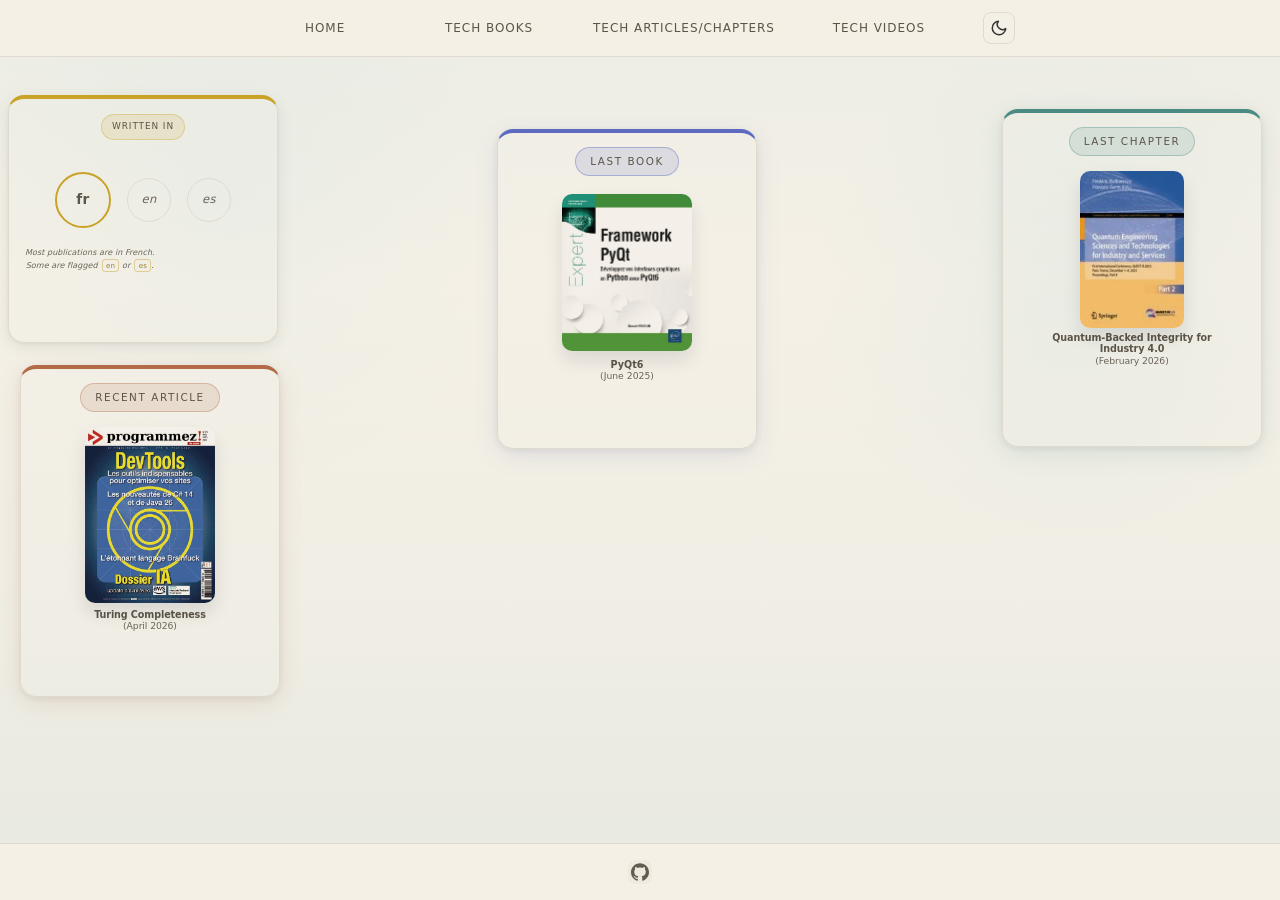
==== commit 20ce9afc: "Le pion blanc d'origine revient au fond, à droite, derrière les plantes d'avant." ====
--- a/index.html
+++ b/index.html
@@ -6,9 +6,9 @@
   <meta name="description" content="Official website of Benoît Prieur, author of technical books, expert articles, and publications on digital technologies." />
   <title>Benoît Prieur – Tech Books, Articles &amp; Publications</title>
   <script async src="https://www.googletagmanager.com/gtag/js?id=G-Q8WHXGDDWG"></script>
-  <script src="js/site-head.js?v=20260310a"></script>
+  <script src="js/site-head.js?v=20261010a"></script>
   <link rel="stylesheet" href="css/style.css?v=20260926a" />
-  <link rel="stylesheet" href="css/home.css?v=20261009d" />
+  <link rel="stylesheet" href="css/home.css?v=20261010c" />
 </head>
 <body class="page-home">
   <header>
@@ -29,6 +29,11 @@
 
   <main>
     <div class="main postit-container">
+      <script>
+        if (document.documentElement.classList.contains('aquarium-boot')) {
+          document.currentScript.parentElement.classList.add('aquarium-active', 'aquarium-postits-hidden');
+        }
+      </script>
       <div class="postit language-note" id="postit-lang" data-postit="lang">
         <span class="tag">WRITTEN IN</span>
         <div class="language-codes">
@@ -79,6 +84,9 @@
         <span class="aquarium-column-bubble aquarium-column-bubble-g"></span>
         <span class="aquarium-column-bubble aquarium-column-bubble-h"></span>
       </div>
+      <a class="aquarium-pawn" href="https://github.com/thepriben/pyqt6-echecs-entrainement" target="_blank" rel="noopener" aria-label="Chess training project">
+        <span class="wrecked-pawn-illustration" aria-hidden="true"></span>
+      </a>
       <div class="aquarium-bottomscape" aria-hidden="true">
         <div class="aquarium-pebble-field">
           <span class="aquarium-pebble aquarium-pebble-a"></span>
@@ -448,6 +456,6 @@
     </a>
   </footer>
   <script src="js/theme.js?v=20261004e" defer></script>
-  <script src="js/home-aquarium.js?v=20261009d"></script>
+  <script src="js/home-aquarium.js?v=20261010a"></script>
 </body>
 </html>
--- a/css/home.css
+++ b/css/home.css
@@ -276,6 +276,8 @@
   opacity: 0;
   visibility: hidden;
   pointer-events: none;
+  animation: none;
+  transition: none;
 }
 
 .aquarium-bubble-column {
@@ -888,6 +890,32 @@
   transform: scale(0.98) rotate(-0.6deg);
 }
 
+/* Le pion blanc d'origine, au plan de la vitre du fond, tout à droite.
+   Les plantes du massif passent devant. */
+.aquarium-pawn {
+  position: absolute;
+  right: -4px;
+  bottom: 6px;
+  z-index: 1;
+  width: 128px;
+  height: 176px;
+  opacity: 0;
+  visibility: hidden;
+  pointer-events: none;
+  text-decoration: none;
+}
+
+.postit-container.aquarium-active .aquarium-pawn {
+  opacity: 1;
+  visibility: visible;
+  pointer-events: auto;
+  cursor: pointer;
+}
+
+.aquarium-pawn:focus-visible {
+  outline: none;
+}
+
 [data-theme="dark"] .aquarium-plant {
   --plant-stem: #639e78;
   --plant-stem-deep: #345a43;
@@ -3050,6 +3078,13 @@
     transform: scale(0.84) rotate(-0.6deg);
   }
 
+  .aquarium-pawn {
+    width: 104px;
+    height: 144px;
+    right: 2px;
+    bottom: 8px;
+  }
+
   .aquarium-pebble-field {
     inset: auto 0 10px 0;
     height: 62px;
@@ -3152,6 +3187,13 @@
   .aquarium-plant-right {
     right: -22px;
     transform: scale(0.72) rotate(-0.5deg);
+  }
+
+  .aquarium-pawn {
+    width: 88px;
+    height: 122px;
+    right: 0;
+    bottom: 6px;
   }
 
   .aquarium-pebble-field {
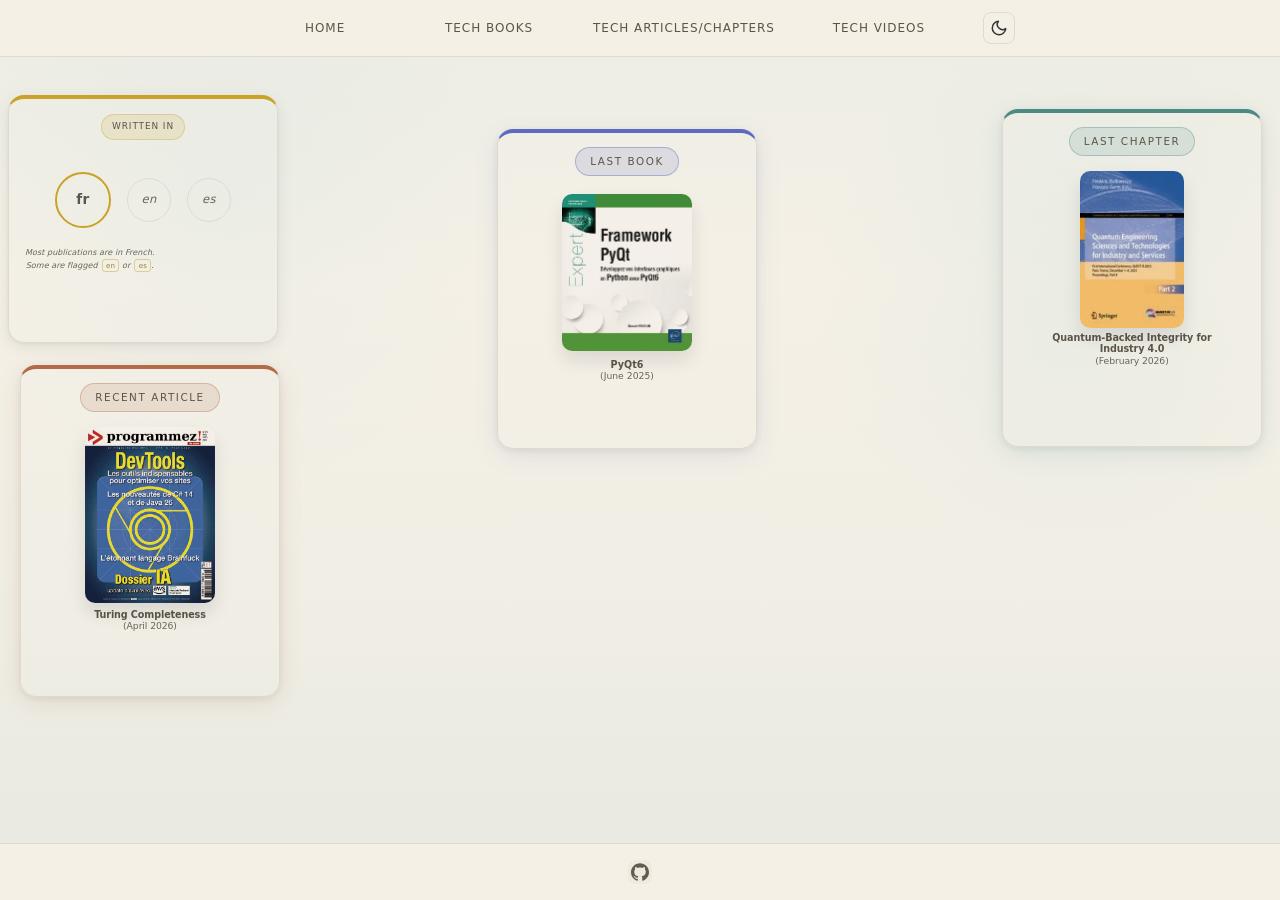
==== commit 56bd300b: "Le pion se déplace et retombe comme les trois autres objets du fond." ====
--- a/index.html
+++ b/index.html
@@ -8,7 +8,7 @@
   <script async src="https://www.googletagmanager.com/gtag/js?id=G-Q8WHXGDDWG"></script>
   <script src="js/site-head.js?v=20261010a"></script>
   <link rel="stylesheet" href="css/style.css?v=20260926a" />
-  <link rel="stylesheet" href="css/home.css?v=20261010c" />
+  <link rel="stylesheet" href="css/home.css?v=20261010d" />
 </head>
 <body class="page-home">
   <header>
@@ -84,9 +84,25 @@
         <span class="aquarium-column-bubble aquarium-column-bubble-g"></span>
         <span class="aquarium-column-bubble aquarium-column-bubble-h"></span>
       </div>
-      <a class="aquarium-pawn" href="https://github.com/thepriben/pyqt6-echecs-entrainement" target="_blank" rel="noopener" aria-label="Chess training project">
-        <span class="wrecked-pawn-illustration" aria-hidden="true"></span>
-      </a>
+      <div class="aquarium-pawn" id="aquarium-pawn" data-postit="pion">
+        <div class="aquarium-pawn-motion">
+          <a class="aquarium-pawn-lien" href="https://github.com/thepriben/pyqt6-echecs-entrainement" target="_blank" rel="noopener" aria-label="Chess training project">
+            <span class="wrecked-pawn-illustration" aria-hidden="true"></span>
+          </a>
+          <span class="wrecked-pawn-impact" aria-hidden="true">
+            <span class="wrecked-pawn-impact-sand"></span>
+            <span class="wrecked-pawn-impact-froth"></span>
+          </span>
+          <span class="wrecked-pawn-grains" aria-hidden="true">
+            <span class="wrecked-pawn-grain wrecked-pawn-grain-a"></span>
+            <span class="wrecked-pawn-grain wrecked-pawn-grain-b"></span>
+            <span class="wrecked-pawn-grain wrecked-pawn-grain-c"></span>
+            <span class="wrecked-pawn-grain wrecked-pawn-grain-d"></span>
+            <span class="wrecked-pawn-grain wrecked-pawn-grain-e"></span>
+            <span class="wrecked-pawn-grain wrecked-pawn-grain-f"></span>
+          </span>
+        </div>
+      </div>
       <div class="aquarium-bottomscape" aria-hidden="true">
         <div class="aquarium-pebble-field">
           <span class="aquarium-pebble aquarium-pebble-a"></span>
@@ -456,6 +472,6 @@
     </a>
   </footer>
   <script src="js/theme.js?v=20261004e" defer></script>
-  <script src="js/home-aquarium.js?v=20261010a"></script>
+  <script src="js/home-aquarium.js?v=20261010e"></script>
 </body>
 </html>
--- a/css/home.css
+++ b/css/home.css
@@ -890,31 +890,79 @@
   transform: scale(0.98) rotate(-0.6deg);
 }
 
-/* Le pion blanc d'origine, au plan de la vitre du fond, tout à droite.
-   Les plantes du massif passent devant. */
+/* Le pion blanc d'origine : même physique que la radio, le sismo et la carte. */
 .aquarium-pawn {
-  position: absolute;
-  right: -4px;
-  bottom: 6px;
-  z-index: 1;
+  --drag-water-x: 0px;
+  --drag-water-y: 0px;
+  --drag-water-tilt: 0deg;
+  --pawn-sink-sway-x: 0px;
+  --pawn-sink-sway-y: 0px;
+  --pawn-sink-sway-tilt: 0deg;
+  --pawn-rest-tilt: 0deg;
+  --pawn-lift-y: 0px;
+  --pawn-grain: rgba(170, 131, 82, 0.86);
+  --pawn-grain-soft: rgba(231, 201, 150, 0.72);
+  --pawn-impact-scale: 1;
+  --pawn-impact-opacity: 1;
+  --pawn-bubble-burst-scale: 1;
+  position: absolute;
+  z-index: 2;
   width: 128px;
   height: 176px;
+  cursor: grab;
+  user-select: none;
+  touch-action: none;
+  overflow: visible;
   opacity: 0;
   visibility: hidden;
   pointer-events: none;
-  text-decoration: none;
 }
 
 .postit-container.aquarium-active .aquarium-pawn {
   opacity: 1;
   visibility: visible;
   pointer-events: auto;
-  cursor: pointer;
-}
-
-.aquarium-pawn:focus-visible {
-  outline: none;
-}
+}
+
+.aquarium-pawn.aquarium-pawn-hidden {
+  opacity: 0;
+  visibility: hidden;
+  pointer-events: none;
+}
+
+.aquarium-pawn * { pointer-events: none; }
+
+.aquarium-pawn.postit-dragging { cursor: grabbing; }
+
+.aquarium-pawn-motion {
+  position: absolute;
+  inset: 0;
+  transform: translate3d(0, var(--pawn-lift-y), 0) rotate(var(--pawn-rest-tilt));
+  transform-origin: 50% 84%;
+  will-change: transform;
+}
+
+.aquarium-pawn.postit-dragging .aquarium-pawn-motion,
+.aquarium-pawn.postit-water-settling .aquarium-pawn-motion,
+.aquarium-pawn.pawn-sinking .aquarium-pawn-motion {
+  transform: translate3d(
+      calc(var(--drag-water-x) + var(--pawn-sink-sway-x)),
+      calc(var(--drag-water-y) + var(--pawn-sink-sway-y) + var(--pawn-lift-y)),
+      0
+    )
+    rotate(calc(var(--pawn-rest-tilt) + var(--drag-water-tilt) + var(--pawn-sink-sway-tilt)));
+}
+
+.aquarium-pawn.pawn-sinking { --pawn-lift-y: 3px; }
+
+.aquarium-pawn-lien {
+  position: absolute;
+  inset: 0;
+  display: block;
+  text-decoration: none;
+}
+
+.aquarium-pawn-lien:focus-visible { outline: none; }
 
 [data-theme="dark"] .aquarium-plant {
   --plant-stem: #639e78;
@@ -1637,16 +1685,25 @@
 .wrecked-pawn-grain-e { left: 58%; top: 79%; }
 .wrecked-pawn-grain-f { left: 64%; top: 74%; width: 3px; height: 3px; }
 
-.wrecked-pawn.postit-dragging .wrecked-pawn-grain-a { animation: pawn-grain-drift 0.94s linear infinite; }
-.wrecked-pawn.postit-dragging .wrecked-pawn-grain-b { animation: pawn-grain-drift 0.82s linear infinite -0.2s; }
-.wrecked-pawn.postit-dragging .wrecked-pawn-grain-c { animation: pawn-grain-drift 1.02s linear infinite -0.36s; }
-
-.wrecked-pawn.pawn-lift .wrecked-pawn-grain-a { animation: pawn-grain-lift 0.48s ease-out; }
-.wrecked-pawn.pawn-lift .wrecked-pawn-grain-b { animation: pawn-grain-lift 0.48s ease-out 0.04s; }
-.wrecked-pawn.pawn-lift .wrecked-pawn-grain-c { animation: pawn-grain-lift 0.48s ease-out 0.08s; }
-.wrecked-pawn.pawn-lift .wrecked-pawn-grain-d { animation: pawn-grain-lift 0.48s ease-out 0.02s; }
-.wrecked-pawn.pawn-lift .wrecked-pawn-grain-e { animation: pawn-grain-lift 0.48s ease-out 0.06s; }
-.wrecked-pawn.pawn-lift .wrecked-pawn-grain-f { animation: pawn-grain-lift 0.48s ease-out 0.1s; }
+.wrecked-pawn.postit-dragging .wrecked-pawn-grain-a,
+.aquarium-pawn.postit-dragging .wrecked-pawn-grain-a { animation: pawn-grain-drift 0.94s linear infinite; }
+.wrecked-pawn.postit-dragging .wrecked-pawn-grain-b,
+.aquarium-pawn.postit-dragging .wrecked-pawn-grain-b { animation: pawn-grain-drift 0.82s linear infinite -0.2s; }
+.wrecked-pawn.postit-dragging .wrecked-pawn-grain-c,
+.aquarium-pawn.postit-dragging .wrecked-pawn-grain-c { animation: pawn-grain-drift 1.02s linear infinite -0.36s; }
+
+.wrecked-pawn.pawn-lift .wrecked-pawn-grain-a,
+.aquarium-pawn.pawn-lift .wrecked-pawn-grain-a { animation: pawn-grain-lift 0.48s ease-out; }
+.wrecked-pawn.pawn-lift .wrecked-pawn-grain-b,
+.aquarium-pawn.pawn-lift .wrecked-pawn-grain-b { animation: pawn-grain-lift 0.48s ease-out 0.04s; }
+.wrecked-pawn.pawn-lift .wrecked-pawn-grain-c,
+.aquarium-pawn.pawn-lift .wrecked-pawn-grain-c { animation: pawn-grain-lift 0.48s ease-out 0.08s; }
+.wrecked-pawn.pawn-lift .wrecked-pawn-grain-d,
+.aquarium-pawn.pawn-lift .wrecked-pawn-grain-d { animation: pawn-grain-lift 0.48s ease-out 0.02s; }
+.wrecked-pawn.pawn-lift .wrecked-pawn-grain-e,
+.aquarium-pawn.pawn-lift .wrecked-pawn-grain-e { animation: pawn-grain-lift 0.48s ease-out 0.06s; }
+.wrecked-pawn.pawn-lift .wrecked-pawn-grain-f,
+.aquarium-pawn.pawn-lift .wrecked-pawn-grain-f { animation: pawn-grain-lift 0.48s ease-out 0.1s; }
 
 .pawn-drop .wrecked-pawn-grain-a { animation: pawn-grain-drop 0.72s ease-out; }
 .pawn-drop .wrecked-pawn-grain-b { animation: pawn-grain-drop 0.72s ease-out 0.03s; }
@@ -3081,8 +3138,6 @@
   .aquarium-pawn {
     width: 104px;
     height: 144px;
-    right: 2px;
-    bottom: 8px;
   }
 
   .aquarium-pebble-field {
@@ -3192,8 +3247,6 @@
   .aquarium-pawn {
     width: 88px;
     height: 122px;
-    right: 0;
-    bottom: 6px;
   }
 
   .aquarium-pebble-field {
